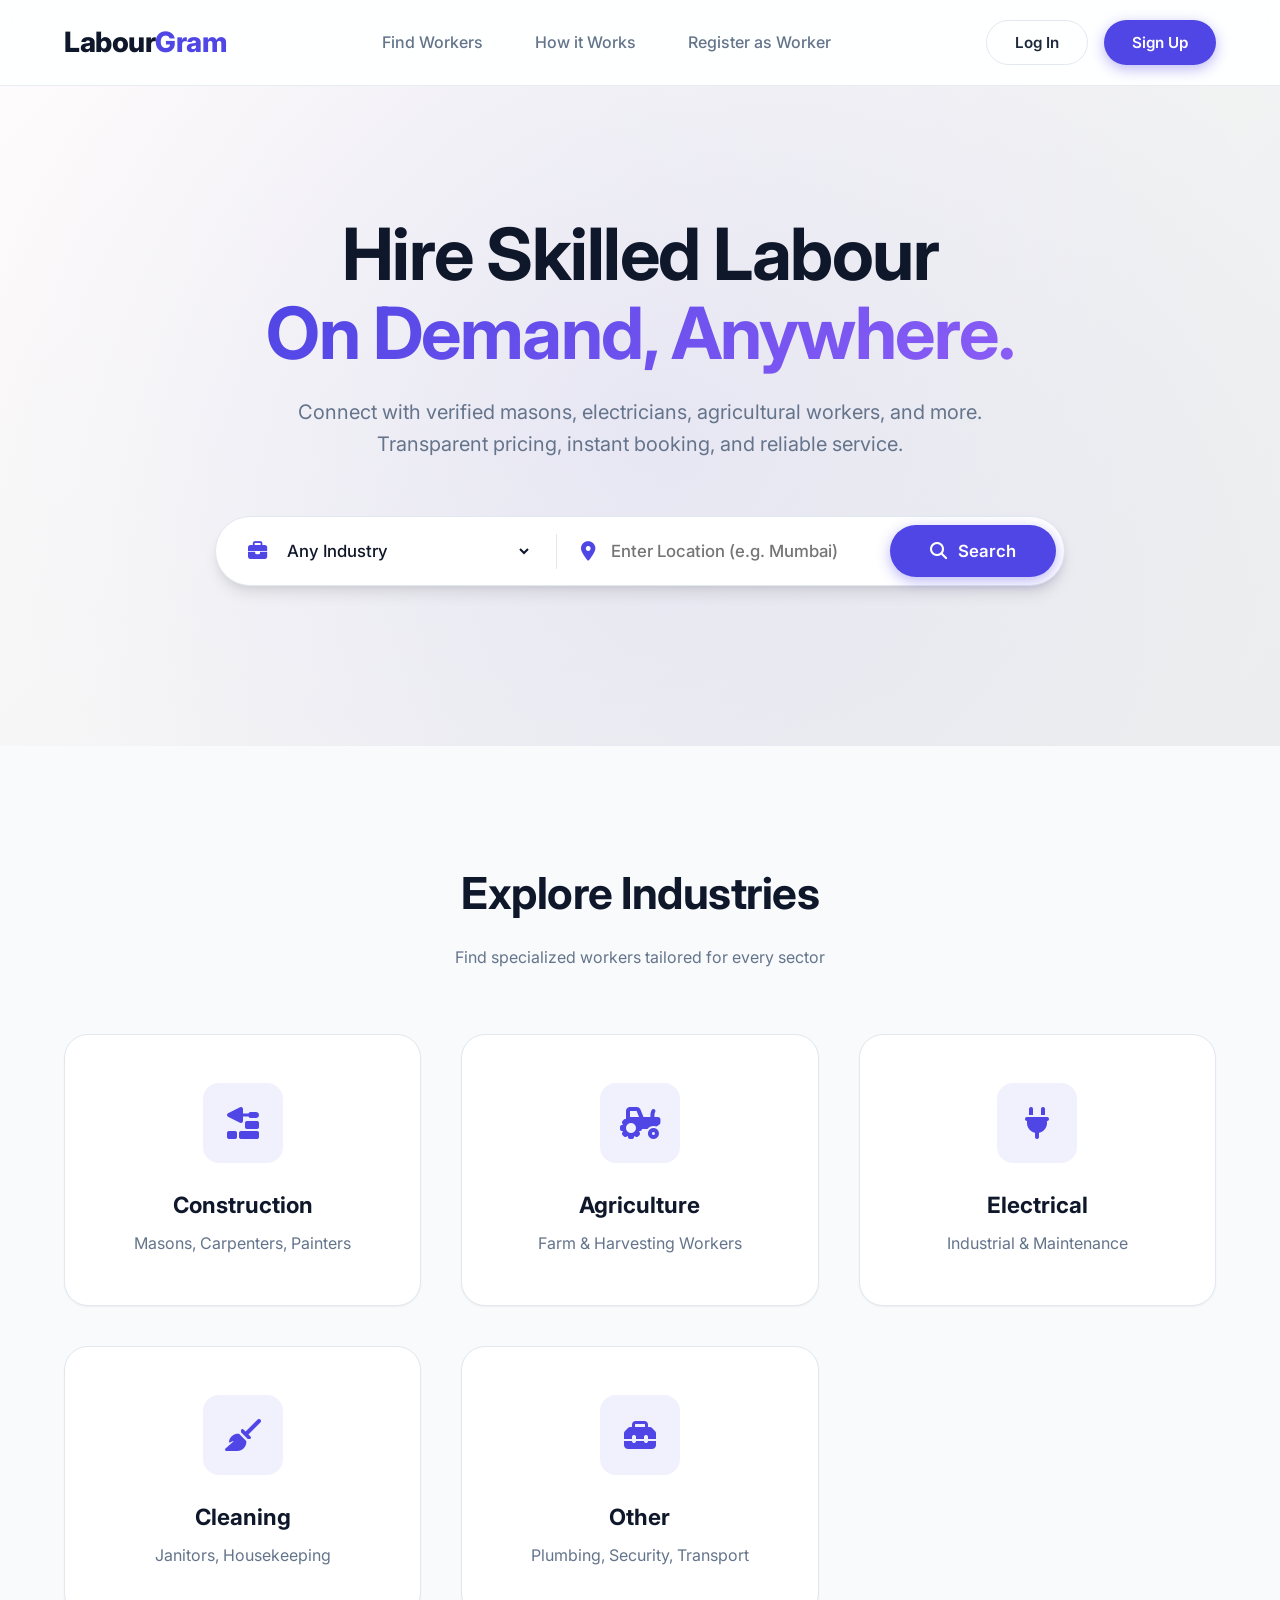
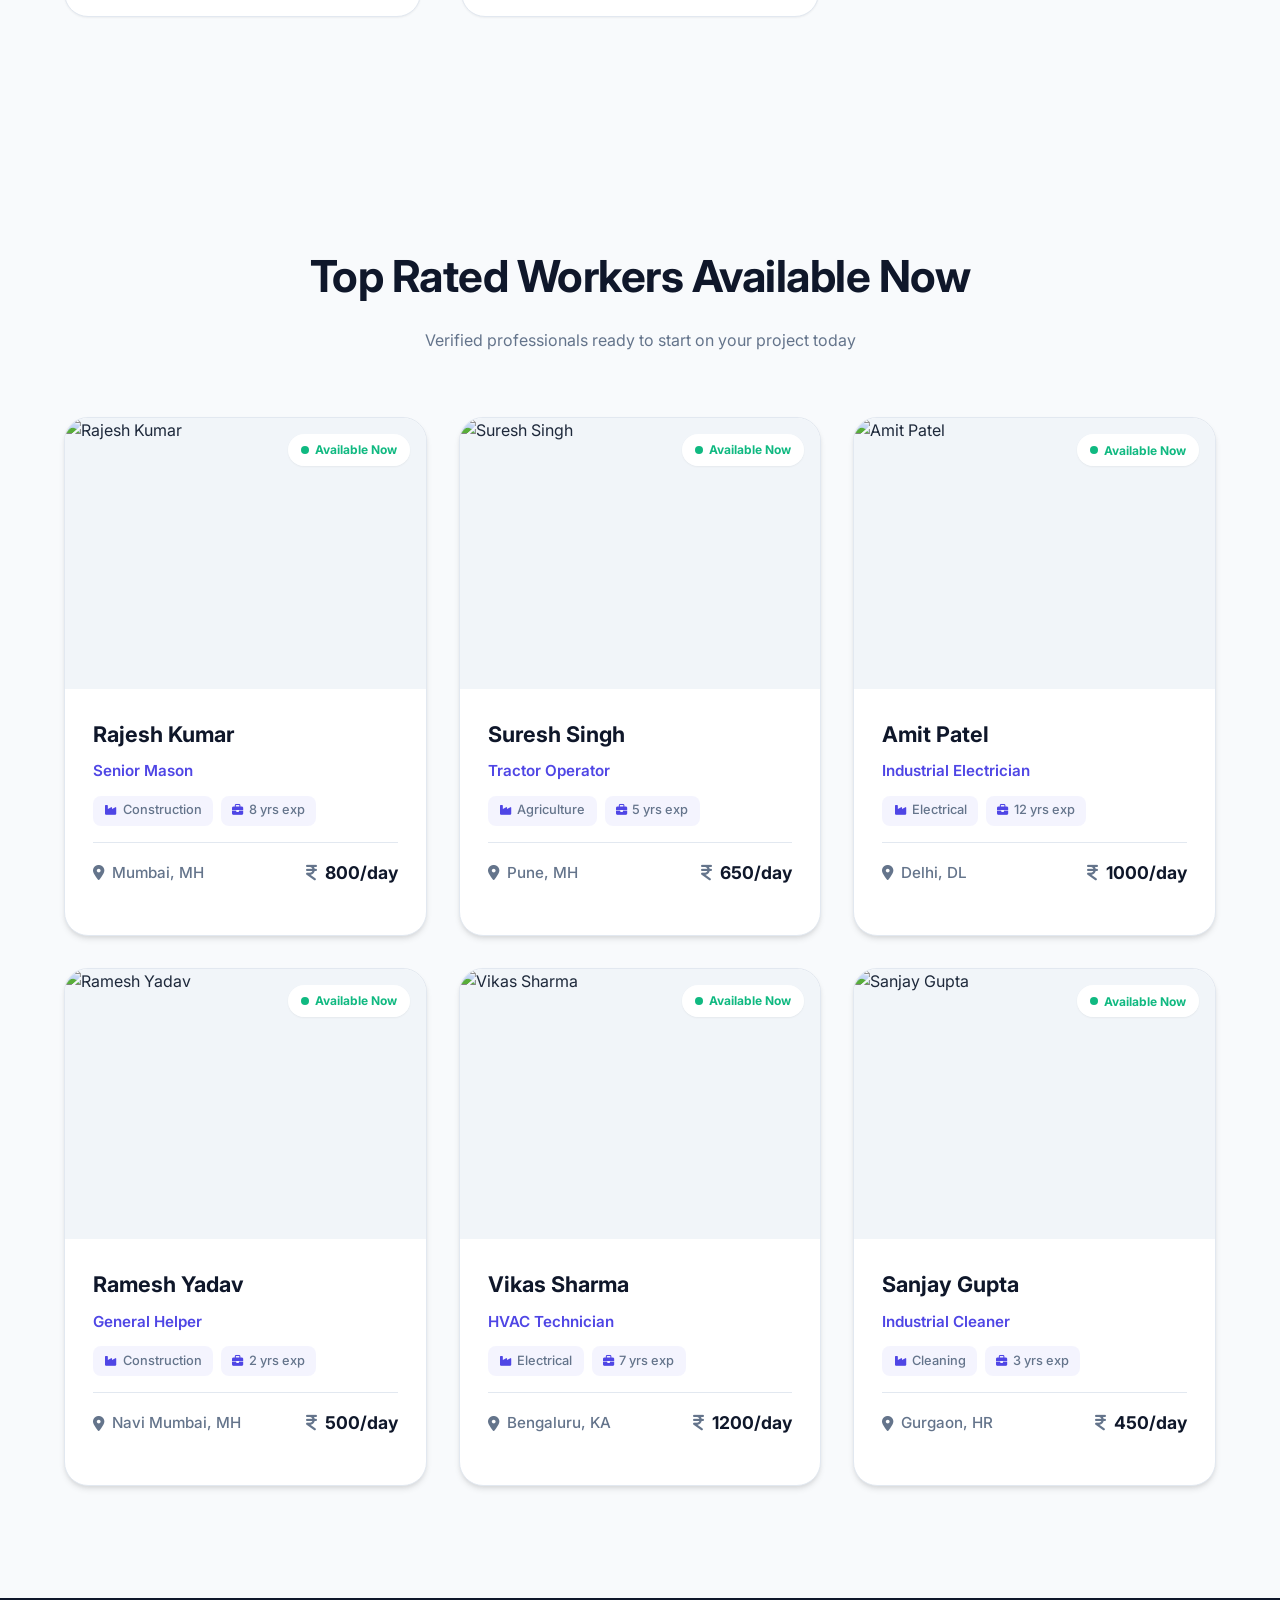
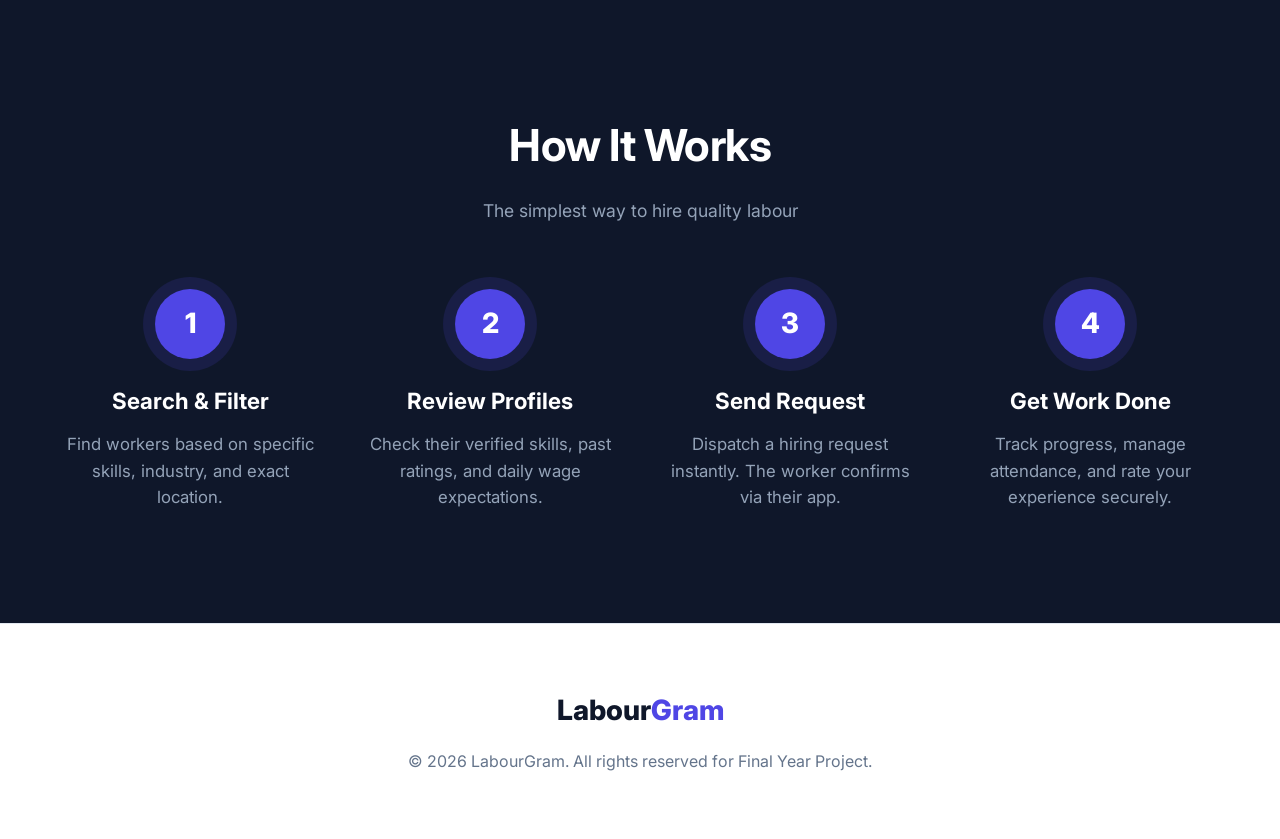
==== frontend/chat.html @ ec50943b "Initial commit" ====
<!DOCTYPE html>
<html lang="en">
<head>
    <meta charset="UTF-8">
    <meta name="viewport" content="width=device-width, initial-scale=1.0, maximum-scale=1.0, user-scalable=no">
    <title>Chat - LabourGram</title>
    <link href="https://cdnjs.cloudflare.com/ajax/libs/font-awesome/6.0.0/css/all.min.css" rel="stylesheet">
    <link rel="stylesheet" href="style.css">
    <style>
        body { margin: 0; background: var(--bg); height: 100dvh; display: flex; flex-direction: column; overflow: hidden; }
        .chat-header {
            background: white; padding: 1rem; display: flex; align-items: center; gap: 1rem;
            box-shadow: 0 2px 10px rgba(0,0,0,0.05); z-index: 10; flex-shrink: 0;
        }
        .chat-header h2 { margin: 0; font-size: 1.25rem; color: var(--text); }
        .back-btn { background: none; border: none; font-size: 1.25rem; cursor: pointer; color: var(--text-light); }
        .chat-messages {
            flex: 1; padding: 1rem; overflow-y: auto; display: flex; flex-direction: column; gap: 1rem;
            background: #f8fafc;
        }
        .chat-input-area {
            background: white; padding: 1rem; border-top: 1px solid var(--border);
            display: flex; gap: 0.5rem; flex-shrink: 0; align-items: center;
        }
        .chat-input-area input {
            flex: 1; padding: 0.85rem 1rem; border-radius: 2rem; border: 1px solid var(--border);
            outline: none; font-size: 1rem; transition: border 0.3s;
        }
        .chat-input-area input:focus { border-color: var(--primary); }
        .chat-input-area button {
            background: var(--primary); color: white; border: none; width: 45px; height: 45px;
            border-radius: 50%; cursor: pointer; display: flex; align-items: center; justify-content: center;
            font-size: 1.1rem; box-shadow: var(--shadow-sm); transition: transform 0.2s;
        }
        .chat-input-area button:active { transform: scale(0.95); }
    </style>
</head>
<body>
    <div class="chat-header">
        <button class="back-btn" onclick="window.location.href='index.html'"><i class="fa-solid fa-arrow-left"></i></button>
        <h2><i class="fa-regular fa-comments"></i> Chat</h2>
    </div>

    <div class="chat-messages" id="chatMessages">
        <p style="text-align:center; color: var(--text-light); margin: auto;">Loading chat...</p>
    </div>

    <form class="chat-input-area" id="chatForm">
        <input type="text" id="chatInput" placeholder="Message..." required autocomplete="off">
        <button type="submit"><i class="fa-solid fa-paper-plane"></i></button>
    </form>
    
    <div class="toast" id="toast"></div>

    <script src="chat.js"></script>
</body>
</html>
---- frontend/style.css ----
/* Modern, Premium Variables */
:root {
    --primary: #4F46E5;      /* Indigo 600 */
    --primary-hover: #4338CA; /* Indigo 700 */
    --secondary: #0F172A;    /* Slate 900 */
    --accent: #10B981;       /* Emerald 500 */
    --background: #F8FAFC;   /* Slate 50 */
    --surface: #FFFFFF;      
    --text-main: #1E293B;    /* Slate 800 */
    --text-light: #64748B;   /* Slate 500 */
    --border: #E2E8F0;       /* Slate 200 */
    --glass-bg: rgba(255, 255, 255, 0.85);
    --danger: #EF4444;
    --warning: #F59E0B;
    
    /* Shadows */
    --shadow-sm: 0 1px 2px 0 rgba(0, 0, 0, 0.05);
    --shadow-md: 0 4px 6px -1px rgba(0, 0, 0, 0.1), 0 2px 4px -1px rgba(0, 0, 0, 0.06);
    --shadow-lg: 0 10px 15px -3px rgba(0, 0, 0, 0.1), 0 4px 6px -2px rgba(0, 0, 0, 0.05);
    --shadow-hover: 0 20px 25px -5px rgba(0, 0, 0, 0.1), 0 10px 10px -5px rgba(0, 0, 0, 0.04);
}

* {
    margin: 0;
    padding: 0;
    box-sizing: border-box;
    font-family: 'Inter', sans-serif;
}

body {
    background-color: var(--background);
    color: var(--text-main);
    line-height: 1.6;
    overflow-x: hidden;
}

/* Typography Defaults */
h1, h2, h3 { color: var(--secondary); font-weight: 700; }
p { color: var(--text-light); }

/* Beautiful Buttons */
.btn {
    padding: 0.75rem 1.75rem;
    border-radius: 9999px;
    font-weight: 600;
    cursor: pointer;
    transition: all 0.3s ease;
    border: none;
    font-size: 0.95rem;
    display: inline-flex;
    align-items: center;
    justify-content: center;
    gap: 0.4rem;
}
.btn-primary {
    background-color: var(--primary);
    color: white;
    box-shadow: 0 4px 14px 0 rgba(79, 70, 229, 0.39);
}
.btn-primary:hover {
    background-color: var(--primary-hover);
    transform: translateY(-2px);
    box-shadow: 0 6px 20px rgba(79, 70, 229, 0.5);
}
.btn-secondary {
    background-color: transparent;
    color: var(--text-main);
    border: 1px solid var(--border);
}
.btn-secondary:hover {
    background-color: var(--background);
    border-color: var(--text-light);
}
.btn-sm { padding: 0.5rem 1rem; font-size: 0.85rem; }
.btn-full { width: 100%; padding: 1rem; font-size: 1rem; border-radius: 1rem; margin-top: 0.5rem; }
.btn-logout { color: var(--danger); border-color: rgba(239,68,68,0.3); }
.btn-logout:hover { background: rgba(239,68,68,0.05); border-color: var(--danger); }

/* Glassmorphism Navbar */
.navbar {
    display: flex;
    justify-content: space-between;
    align-items: center;
    padding: 1.25rem 5%;
    background: var(--glass-bg);
    backdrop-filter: blur(12px);
    -webkit-backdrop-filter: blur(12px);
    position: sticky;
    top: 0;
    z-index: 1000;
    border-bottom: 1px solid rgba(226, 232, 240, 0.8);
}
.logo { font-size: 1.75rem; font-weight: 800; color: var(--secondary); letter-spacing: -0.5px;}
.logo span { color: var(--primary); }
.nav-links a {
    text-decoration: none;
    color: var(--text-light);
    margin: 0 1.5rem;
    font-weight: 500;
    transition: color 0.3s;
}
.nav-links a:hover { color: var(--primary); }
.auth-buttons { display: flex; gap: 1rem; }

/* User Menu (logged in state) */
.user-menu {
    display: flex;
    align-items: center;
    gap: 1rem;
}
.user-greeting {
    font-weight: 600;
    color: var(--primary);
    font-size: 0.95rem;
}

/* Hero Section with subtle gradient mesh */
.hero {
    padding: 8rem 5% 10rem;
    text-align: center;
    background: linear-gradient(135deg, #fdfbfb 0%, #ebedee 100%);
    position: relative;
    overflow: hidden;
}
.hero::before {
    content: '';
    position: absolute;
    top: -50%; left: -20%; width: 140%; height: 200%;
    background: radial-gradient(circle, rgba(79,70,229,0.08) 0%, rgba(255,255,255,0) 60%);
    z-index: 0;
}
.hero-content {
    position: relative;
    z-index: 1;
    max-width: 900px;
    margin: 0 auto;
}
.hero h1 { 
    font-size: 4.5rem; 
    line-height: 1.1; 
    margin-bottom: 1.5rem; 
    letter-spacing: -1.5px;
}
.hero h1 span { 
    background: linear-gradient(135deg, var(--primary), #8B5CF6); 
    -webkit-background-clip: text;
    background-clip: text; 
    -webkit-text-fill-color: transparent; 
}
.hero p { 
    font-size: 1.25rem; 
    margin-bottom: 3.5rem; 
    color: var(--text-light); 
    max-width: 700px;
    margin-left: auto;
    margin-right: auto;
}

/* Floating Search Box */
.search-box {
    display: flex;
    align-items: center;
    background: var(--surface);
    padding: 0.5rem;
    border-radius: 9999px;
    box-shadow: var(--shadow-lg);
    border: 1px solid var(--border);
    max-width: 850px;
    margin: 0 auto;
    transition: transform 0.3s, box-shadow 0.3s;
}
.search-box:hover {
    box-shadow: var(--shadow-hover);
    transform: translateY(-2px);
}
.search-field {
    display: flex;
    align-items: center;
    flex: 1;
    padding: 0 1.5rem;
    gap: 1rem;
    color: var(--text-light);
}
.search-field i { color: var(--primary); font-size: 1.2rem; }
.search-field input, .search-field select {
    border: none;
    outline: none;
    font-size: 1.05rem;
    width: 100%;
    background: transparent;
    color: var(--secondary);
    font-family: inherit;
    font-weight: 500;
}
.search-field select { cursor: pointer; }
.divider { width: 1px; height: 35px; background: var(--border); }
.search-btn { padding: 1rem 2.5rem; font-size: 1.05rem; }

/* Sections Common */
section { padding: 7rem 5%; }
.section-header { text-align: center; margin-bottom: 4rem; }
.section-header h2 { font-size: 2.75rem; margin-bottom: 1rem; letter-spacing: -0.5px; }

/* Industries Grid */
.industry-grid {
    display: grid;
    grid-template-columns: repeat(auto-fit, minmax(260px, 1fr));
    gap: 2.5rem;
    max-width: 1200px;
    margin: 0 auto;
}
.industry-card {
    background: var(--surface);
    padding: 3rem 2rem;
    border-radius: 1.5rem;
    text-align: center;
    box-shadow: var(--shadow-sm);
    transition: all 0.4s cubic-bezier(0.4, 0, 0.2, 1);
    border: 1px solid var(--border);
    cursor: pointer;
    position: relative;
    overflow: hidden;
}
.industry-card::after {
    content: '';
    position: absolute;
    bottom: 0; left: 0; width: 100%; height: 4px;
    background: var(--primary);
    transform: scaleX(0);
    transition: transform 0.4s ease;
    transform-origin: bottom left;
}
.industry-card:hover {
    transform: translateY(-10px);
    box-shadow: var(--shadow-hover);
}
.industry-card:hover::after { transform: scaleX(1); }
.industry-card .icon {
    width: 80px; height: 80px;
    margin: 0 auto 1.5rem;
    background: rgba(79, 70, 229, 0.08);
    color: var(--primary);
    border-radius: 1rem; /* Squircle look */
    display: flex; align-items: center; justify-content: center;
    font-size: 2rem;
    transition: all 0.4s ease;
}
.industry-card:hover .icon { 
    background: var(--primary); 
    color: white; 
    transform: rotate(5deg) scale(1.1);
}
.industry-card h3 { font-size: 1.4rem; margin-bottom: 0.5rem; }

/* Worker Grid (Premium Cards) */
.worker-grid {
    display: grid;
    grid-template-columns: repeat(auto-fill, minmax(280px, 1fr));
    gap: 2rem;
    max-width: 1300px;
    margin: 0 auto;
}
.worker-card {
    background: var(--surface);
    border-radius: 1.5rem;
    overflow: hidden;
    box-shadow: var(--shadow-md);
    transition: all 0.4s ease;
    border: 1px solid var(--border);
    display: flex;
    flex-direction: column;
    max-width: 400px; /* Ensure it never gets too wide */
    margin: 0 auto; /* Center it if it's the only one in a wide space */
    width: 100%;
}
.worker-card:hover { 
    transform: translateY(-8px); 
    box-shadow: var(--shadow-hover); 
}
.worker-image-container {
    position: relative;
    width: 100%;
    aspect-ratio: 4/3;
    overflow: hidden;
    background: #f1f5f9;
}
.worker-image {
    width: 100%;
    height: 100%;
    object-fit: cover;
    object-position: top center; /* Focuses on the face/top of the image */
    transition: transform 0.5s ease;
}
.worker-card:hover .worker-image {
    transform: scale(1.05);
}
.status-badge {
    position: absolute;
    top: 1rem;
    right: 1rem;
    background: rgba(255, 255, 255, 0.95);
    color: var(--accent);
    padding: 0.4rem 0.8rem;
    border-radius: 2rem;
    font-size: 0.75rem;
    font-weight: 700;
    display: flex; align-items: center; gap: 0.4rem;
    box-shadow: var(--shadow-sm);
    backdrop-filter: blur(4px);
}
.status-badge::before {
    content: '';
    width: 8px; height: 8px;
    background-color: var(--accent);
    border-radius: 50%;
    display: inline-block;
}
.worker-info { padding: 1.75rem; flex: 1; display: flex; flex-direction: column; }
.worker-header { display: flex; justify-content: space-between; align-items: center; margin-bottom: 0.5rem;}
.worker-name { font-size: 1.35rem; font-weight: 700; color: var(--secondary); }
.worker-rating { display: flex; align-items: center; gap: 0.25rem; color: #F59E0B; font-weight: 600; background: #FEF3C7; padding: 0.2rem 0.6rem; border-radius: 1rem; font-size: 0.85rem;}
.worker-role { color: var(--primary); font-weight: 600; font-size: 0.95rem; margin-bottom: 0.75rem; }

.worker-meta {
    display: flex;
    gap: 0.5rem;
    flex-wrap: wrap;
    margin-bottom: 1rem;
}
.worker-tag {
    background: rgba(79, 70, 229, 0.06);
    color: var(--text-light);
    padding: 0.3rem 0.7rem;
    border-radius: 0.5rem;
    font-size: 0.8rem;
    font-weight: 500;
    display: inline-flex;
    align-items: center;
    gap: 0.35rem;
}
.worker-tag i { font-size: 0.7rem; color: var(--primary); }

.worker-details { display: flex; justify-content: space-between; margin-bottom: 1.25rem; font-size: 0.95rem; color: var(--text-light); border-top: 1px solid var(--border); padding-top: 1rem;}
.worker-details div { display: flex; align-items: center; gap: 0.5rem; font-weight: 500;}
.worker-details i { color: var(--text-light); }
.wage { color: var(--secondary) !important; font-weight: 700 !important; font-size: 1.1rem !important;}
.hire-btn { width: 100%; margin-top: auto; border-radius: 1rem; padding: 0.75rem;}

/* No Workers Message */
.no-workers {
    text-align: center;
    padding: 4rem 2rem;
    color: var(--text-light);
}
.no-workers i { font-size: 3rem; margin-bottom: 1rem; color: var(--border); }
.no-workers h3 { color: var(--text-main); margin-bottom: 0.5rem; }
.no-workers a { color: var(--primary); text-decoration: none; font-weight: 600; }

/* How it Works Section (Dark Mode) */
.how-it-works { 
    background: var(--secondary); 
    color: white; 
    position: relative;
}
.how-it-works .section-header h2 { color: white; }
.steps-grid {
    display: grid;
    grid-template-columns: repeat(auto-fit, minmax(220px, 1fr));
    gap: 3rem;
    text-align: center;
    max-width: 1200px;
    margin: 0 auto;
    position: relative;
}
.step {
    position: relative;
    z-index: 2;
}
.step-number {
    width: 70px; height: 70px;
    background: var(--primary);
    color: white;
    font-size: 1.75rem; font-weight: 800;
    display: flex; align-items: center; justify-content: center;
    border-radius: 50%;
    margin: 0 auto 1.5rem;
    box-shadow: 0 0 0 12px rgba(79, 70, 229, 0.15);
    transition: all 0.3s ease;
}
.step:hover .step-number {
    transform: scale(1.1);
    background: var(--accent);
    box-shadow: 0 0 0 12px rgba(16, 185, 129, 0.15);
}
.step h3 { color: white; font-size: 1.4rem; margin-bottom: 0.75rem; }
.step p { color: #94A3B8; font-size: 1.05rem; }

/* Footer */
footer { padding: 4rem 5%; text-align: center; border-top: 1px solid var(--border); background: var(--surface); }
.footer-brand { font-size: 1.75rem; font-weight: 800; margin-bottom: 1rem; color: var(--secondary);}
.footer-brand span { color: var(--primary); }

/* ================================
   MODAL SYSTEM
   ================================ */
.modal-overlay {
    position: fixed;
    top: 0; left: 0; width: 100%; height: 100%;
    background: rgba(15, 23, 42, 0.5);
    backdrop-filter: blur(4px);
    -webkit-backdrop-filter: blur(4px);
    display: flex;
    align-items: center;
    justify-content: center;
    z-index: 2000;
    opacity: 0;
    pointer-events: none;
    transition: opacity 0.3s ease;
}
.modal-overlay.active {
    opacity: 1;
    pointer-events: all;
}
.modal {
    background: var(--surface);
    border-radius: 1.5rem;
    padding: 3rem;
    width: 90%;
    max-width: 480px;
    position: relative;
    box-shadow: 0 25px 50px -12px rgba(0,0,0,0.25);
    transform: translateY(20px);
    transition: transform 0.3s ease;
    max-height: 90vh;
    overflow-y: auto;
}
.modal-overlay.active .modal {
    transform: translateY(0);
}
.modal-wide { max-width: 640px; }
.modal-close {
    position: absolute;
    top: 1.25rem; right: 1.25rem;
    background: none; border: none;
    font-size: 1.75rem; color: var(--text-light);
    cursor: pointer;
    line-height: 1;
    transition: color 0.2s;
}
.modal-close:hover { color: var(--text-main); }
.modal h2 { font-size: 1.75rem; margin-bottom: 0.25rem; }
.modal-subtitle { color: var(--text-light); margin-bottom: 2rem; font-size: 0.95rem; }

/* Form Styles */
.form-group {
    margin-bottom: 1.25rem;
}
.form-group label {
    display: block;
    font-weight: 600;
    font-size: 0.875rem;
    margin-bottom: 0.5rem;
    color: var(--text-main);
}
.form-group input,
.form-group select,
.form-group textarea {
    width: 100%;
    padding: 0.875rem 1rem;
    border: 1.5px solid var(--border);
    border-radius: 0.75rem;
    font-size: 1rem;
    font-family: inherit;
    color: var(--text-main);
    background: var(--background);
    transition: border-color 0.2s, box-shadow 0.2s;
    outline: none;
}
.form-group input:focus,
.form-group select:focus,
.form-group textarea:focus {
    border-color: var(--primary);
    box-shadow: 0 0 0 3px rgba(79, 70, 229, 0.1);
}
.form-group textarea { resize: vertical; }

.form-error {
    color: var(--danger);
    font-size: 0.85rem;
    font-weight: 500;
    min-height: 1.25rem;
    margin-bottom: 0.5rem;
}

.modal-footer-text {
    text-align: center;
    margin-top: 1.5rem;
    font-size: 0.9rem;
    color: var(--text-light);
}
.modal-footer-text a {
    color: var(--primary);
    font-weight: 600;
    text-decoration: none;
}

/* ================================
   REQUESTS LIST
   ================================ */
.requests-list {
    margin-top: 1.5rem;
    max-height: 60vh;
    overflow-y: auto;
}
.request-card {
    background: var(--background);
    border: 1px solid var(--border);
    border-radius: 1rem;
    padding: 1.25rem 1.5rem;
    margin-bottom: 1rem;
    transition: box-shadow 0.2s;
}
.request-card:hover { box-shadow: var(--shadow-md); }
.request-header {
    display: flex;
    justify-content: space-between;
    align-items: center;
    margin-bottom: 0.75rem;
}
.request-status {
    padding: 0.25rem 0.75rem;
    border-radius: 2rem;
    font-size: 0.75rem;
    font-weight: 700;
    text-transform: uppercase;
    letter-spacing: 0.5px;
}
.status-pending { background: #FEF3C7; color: #92400E; }
.status-accepted { background: #D1FAE5; color: #065F46; }
.status-declined { background: #FEE2E2; color: #991B1B; }
.status-completed { background: #DBEAFE; color: #1E40AF; }
.status-cancelled { background: #F1F5F9; color: #475569; }
.request-date { font-size: 0.8rem; color: var(--text-light); }
.request-desc { color: var(--text-main); font-size: 0.95rem; margin-bottom: 0.75rem; line-height: 1.5; }
.request-details {
    display: flex;
    gap: 1.5rem;
    font-size: 0.85rem;
    color: var(--text-light);
    margin-bottom: 1rem;
}
.request-details i { margin-right: 0.3rem; color: var(--primary); }
.request-actions {
    display: flex;
    gap: 0.75rem;
    border-top: 1px solid var(--border);
    padding-top: 1rem;
}

.empty-state {
    text-align: center;
    padding: 3rem;
    color: var(--text-light);
}
.empty-state i { font-size: 2.5rem; margin-bottom: 1rem; color: var(--border); }

/* ================================
   TOAST NOTIFICATIONS
   ================================ */
.toast {
    position: fixed;
    bottom: 2rem;
    left: 50%;
    transform: translateX(-50%) translateY(100px);
    padding: 1rem 2rem;
    border-radius: 1rem;
    font-weight: 600;
    font-size: 0.95rem;
    z-index: 3000;
    box-shadow: var(--shadow-lg);
    transition: transform 0.4s cubic-bezier(0.16, 1, 0.3, 1), opacity 0.4s;
    opacity: 0;
    pointer-events: none;
}
.toast-visible {
    transform: translateX(-50%) translateY(0);
    opacity: 1;
}
.toast-success { background: #065F46; color: white; }
.toast-error   { background: #991B1B; color: white; }
.toast-warning { background: #92400E; color: white; }
.toast-info    { background: var(--secondary); color: white; }

/* ================================
   RESPONSIVE ADJUSTMENTS
   ================================ */
@media (max-width: 900px) {
    .search-box { flex-direction: column; border-radius: 1.5rem; padding: 1.5rem; }
    .divider { width: 100%; height: 1px; margin: 1rem 0; }
    .search-btn { width: 100%; margin-top: 1rem; border-radius: 1rem; }
    .hero h1 { font-size: 3rem; }
    .nav-links { display: none; }
    .user-menu { gap: 0.5rem; }
    .user-greeting { display: none; }
    .modal { padding: 2rem; width: 95%; }
}

/* Chat UI */
.chat-container {
    height: 350px;
    overflow-y: auto;
    background: #f8fafc;
    border-radius: 1rem;
    padding: 1rem;
    display: flex;
    flex-direction: column;
    gap: 0.75rem;
    border: 1px solid var(--border);
}
.chat-message {
    max-width: 80%;
    padding: 0.75rem 1rem;
    border-radius: 1rem;
    font-size: 0.95rem;
    line-height: 1.4;
    word-wrap: break-word;
}
.chat-message .meta {
    font-size: 0.7rem;
    opacity: 0.7;
    margin-bottom: 0.25rem;
    display: block;
}
.chat-message.sent {
    background: var(--primary);
    color: white;
    align-self: flex-end;
    border-bottom-right-radius: 0.25rem;
}
.chat-message.received {
    background: white;
    color: var(--text);
    border: 1px solid var(--border);
    align-self: flex-start;
    border-bottom-left-radius: 0.25rem;
}

/* Badge Notifications */
.badge {
    background: #ef4444;
    color: white;
    border-radius: 50%;
    padding: 0.15rem 0.4rem;
    font-size: 0.75rem;
    font-weight: bold;
    margin-left: 0.5rem;
    display: inline-block;
}
.badge.hidden { display: none; }
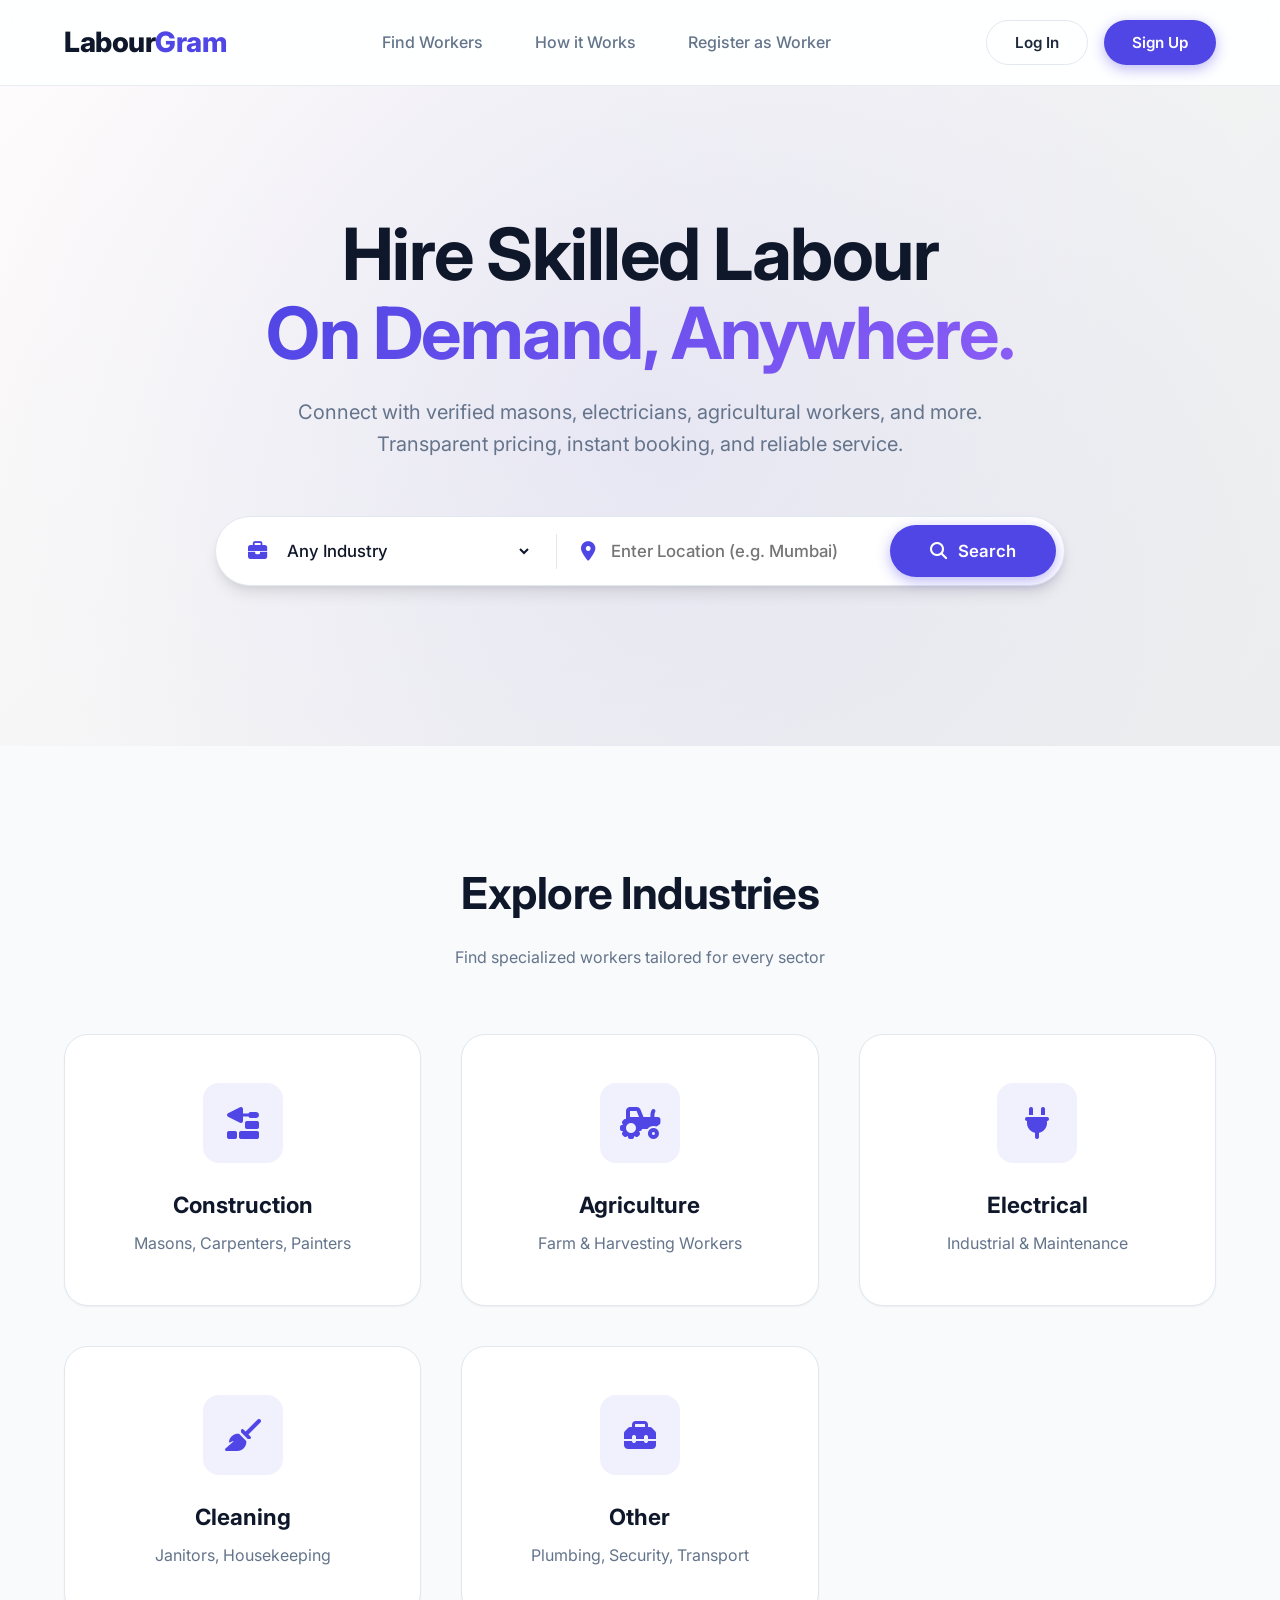
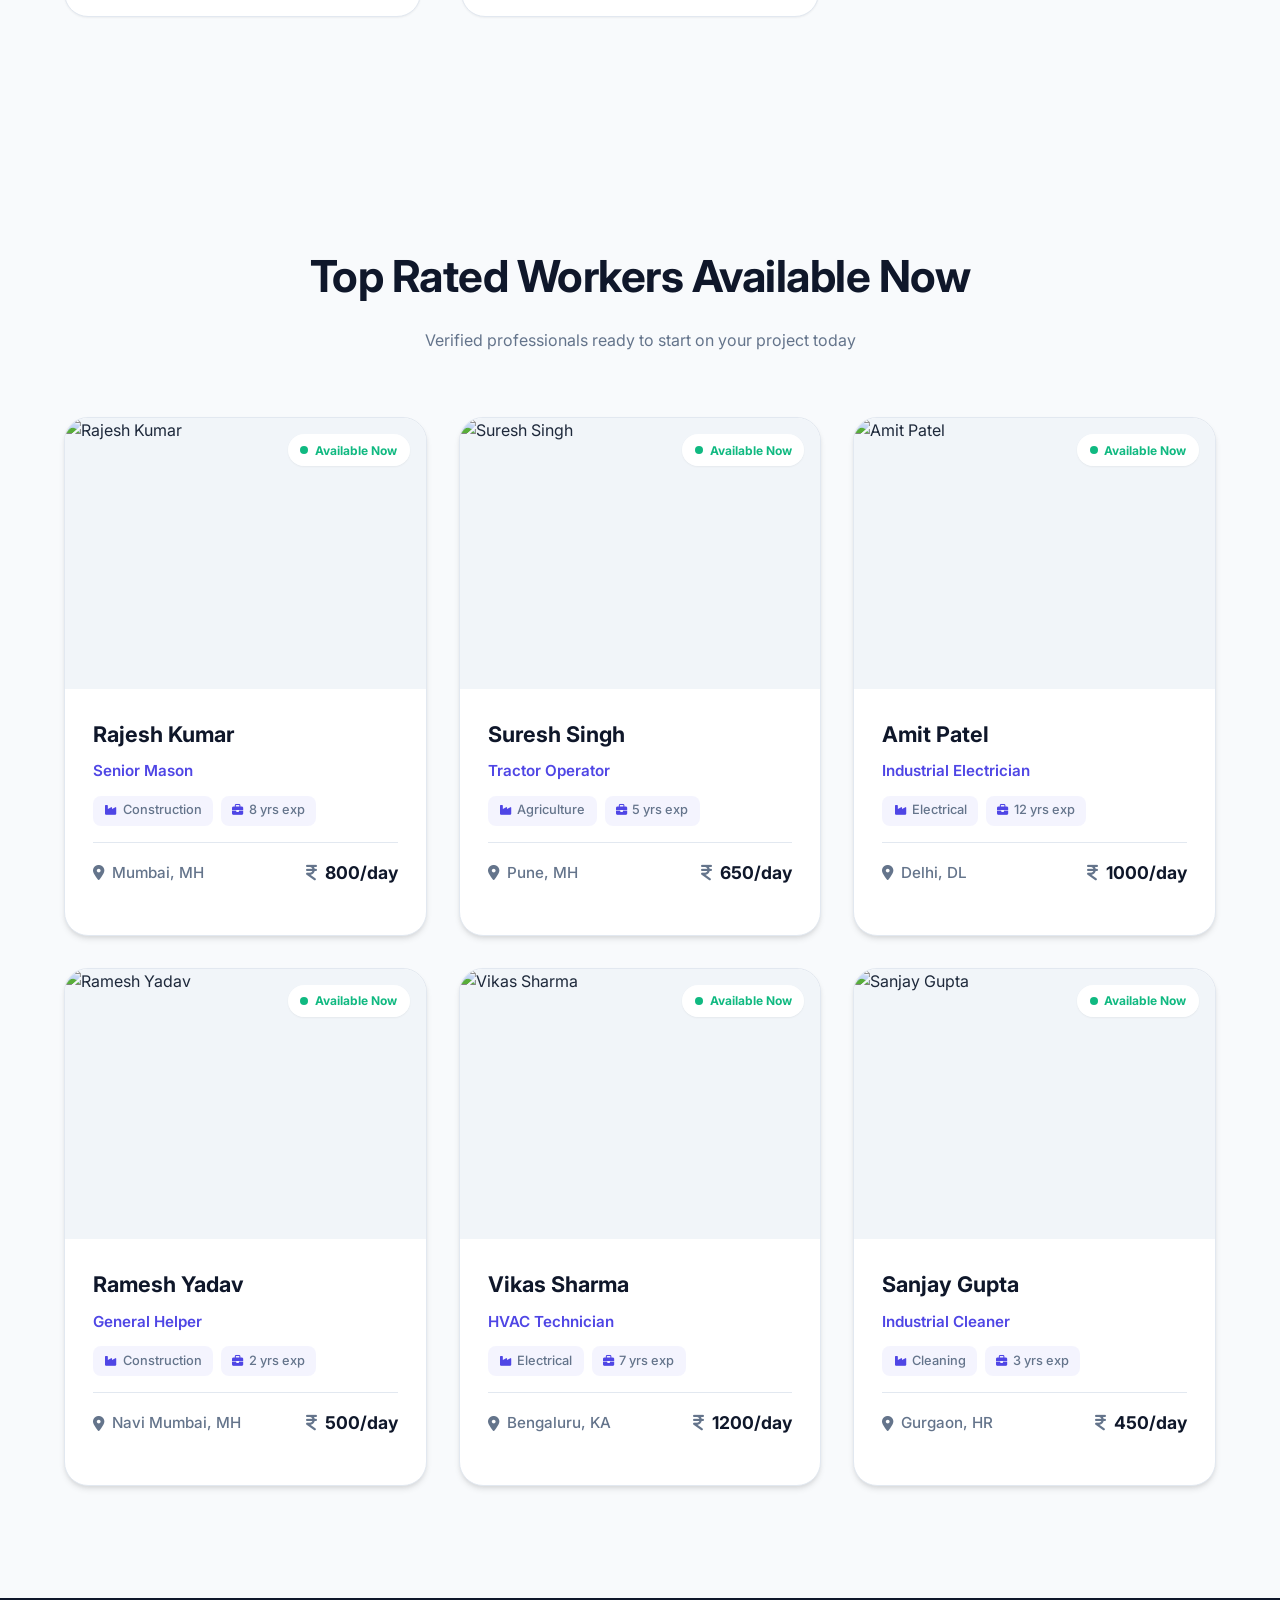
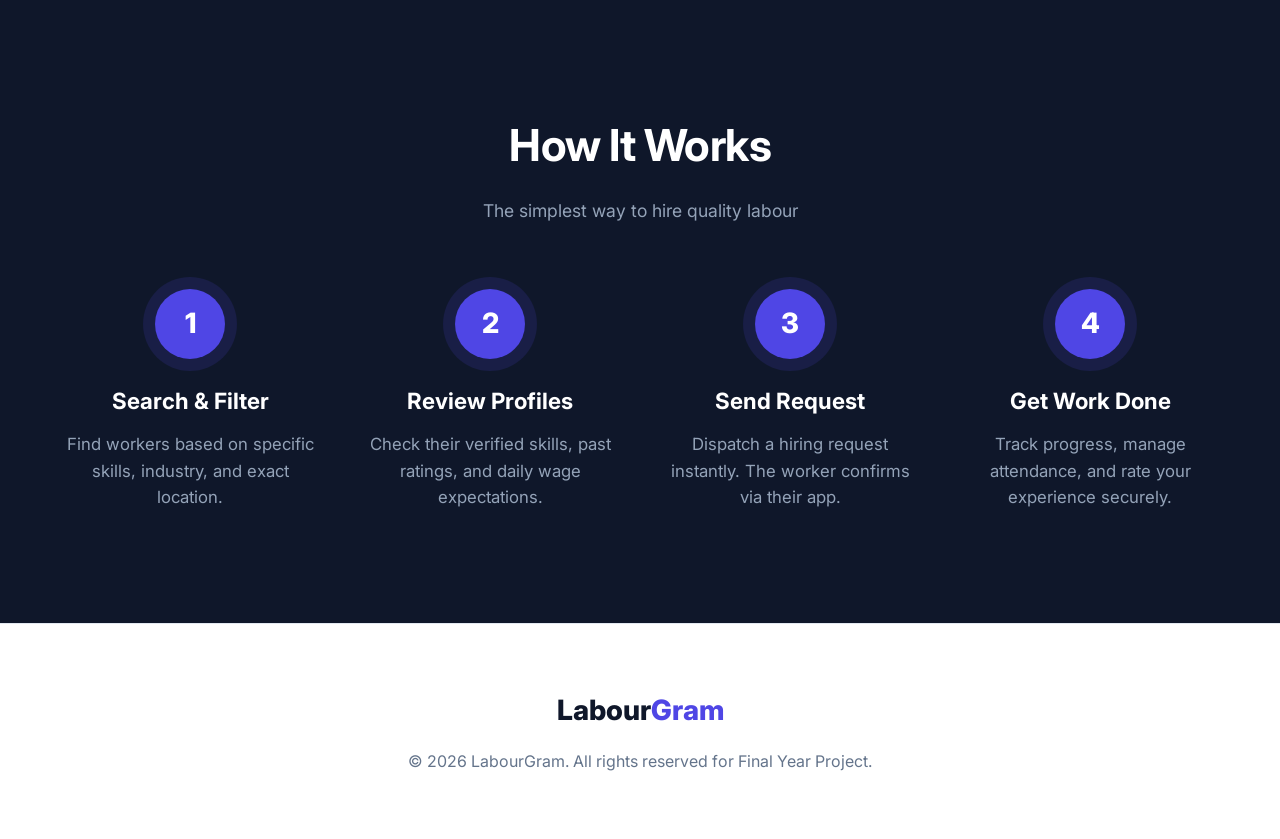
==== commit 61a016c2: "fix: cache bust scripts" ====
--- a/frontend/chat.html
+++ b/frontend/chat.html
@@ -52,6 +52,6 @@
     
     <div class="toast" id="toast"></div>
 
-    <script src="chat.js"></script>
+    <script src="chat.js?v=2"></script>
 </body>
 </html>
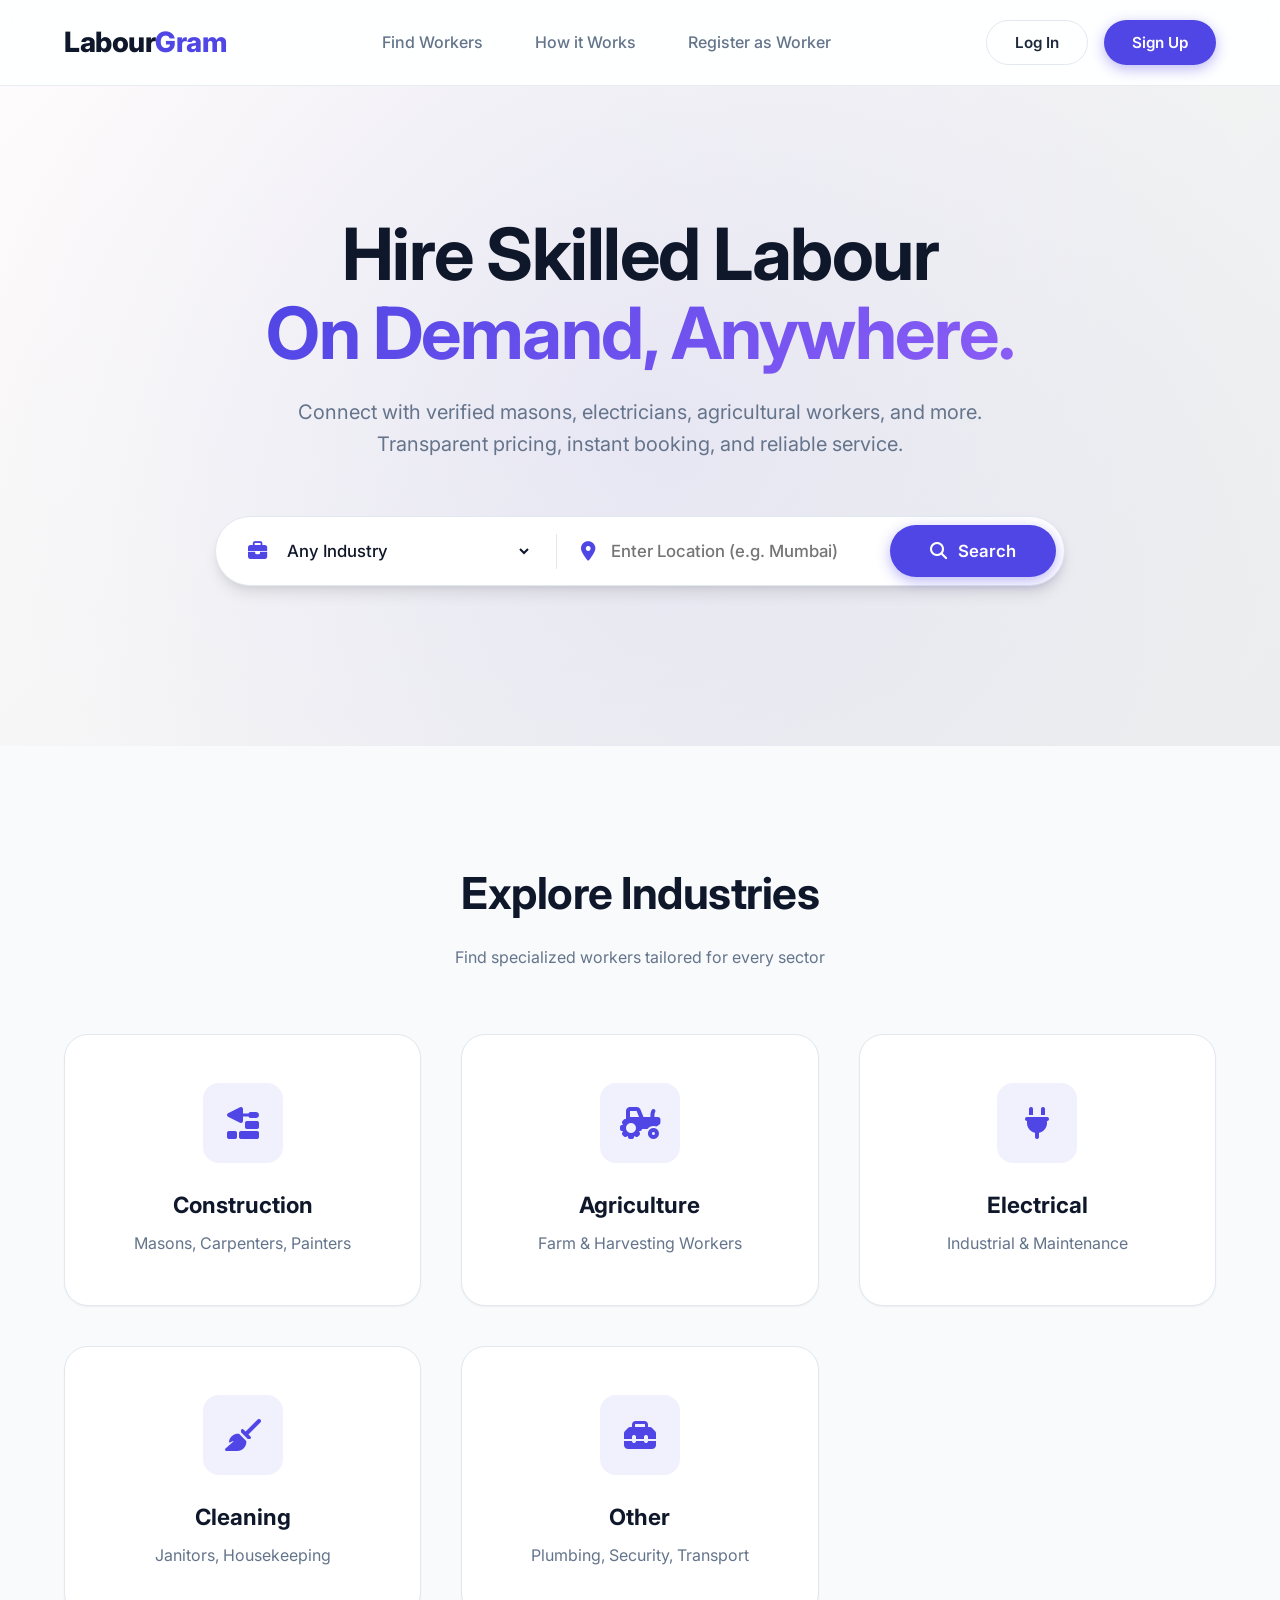
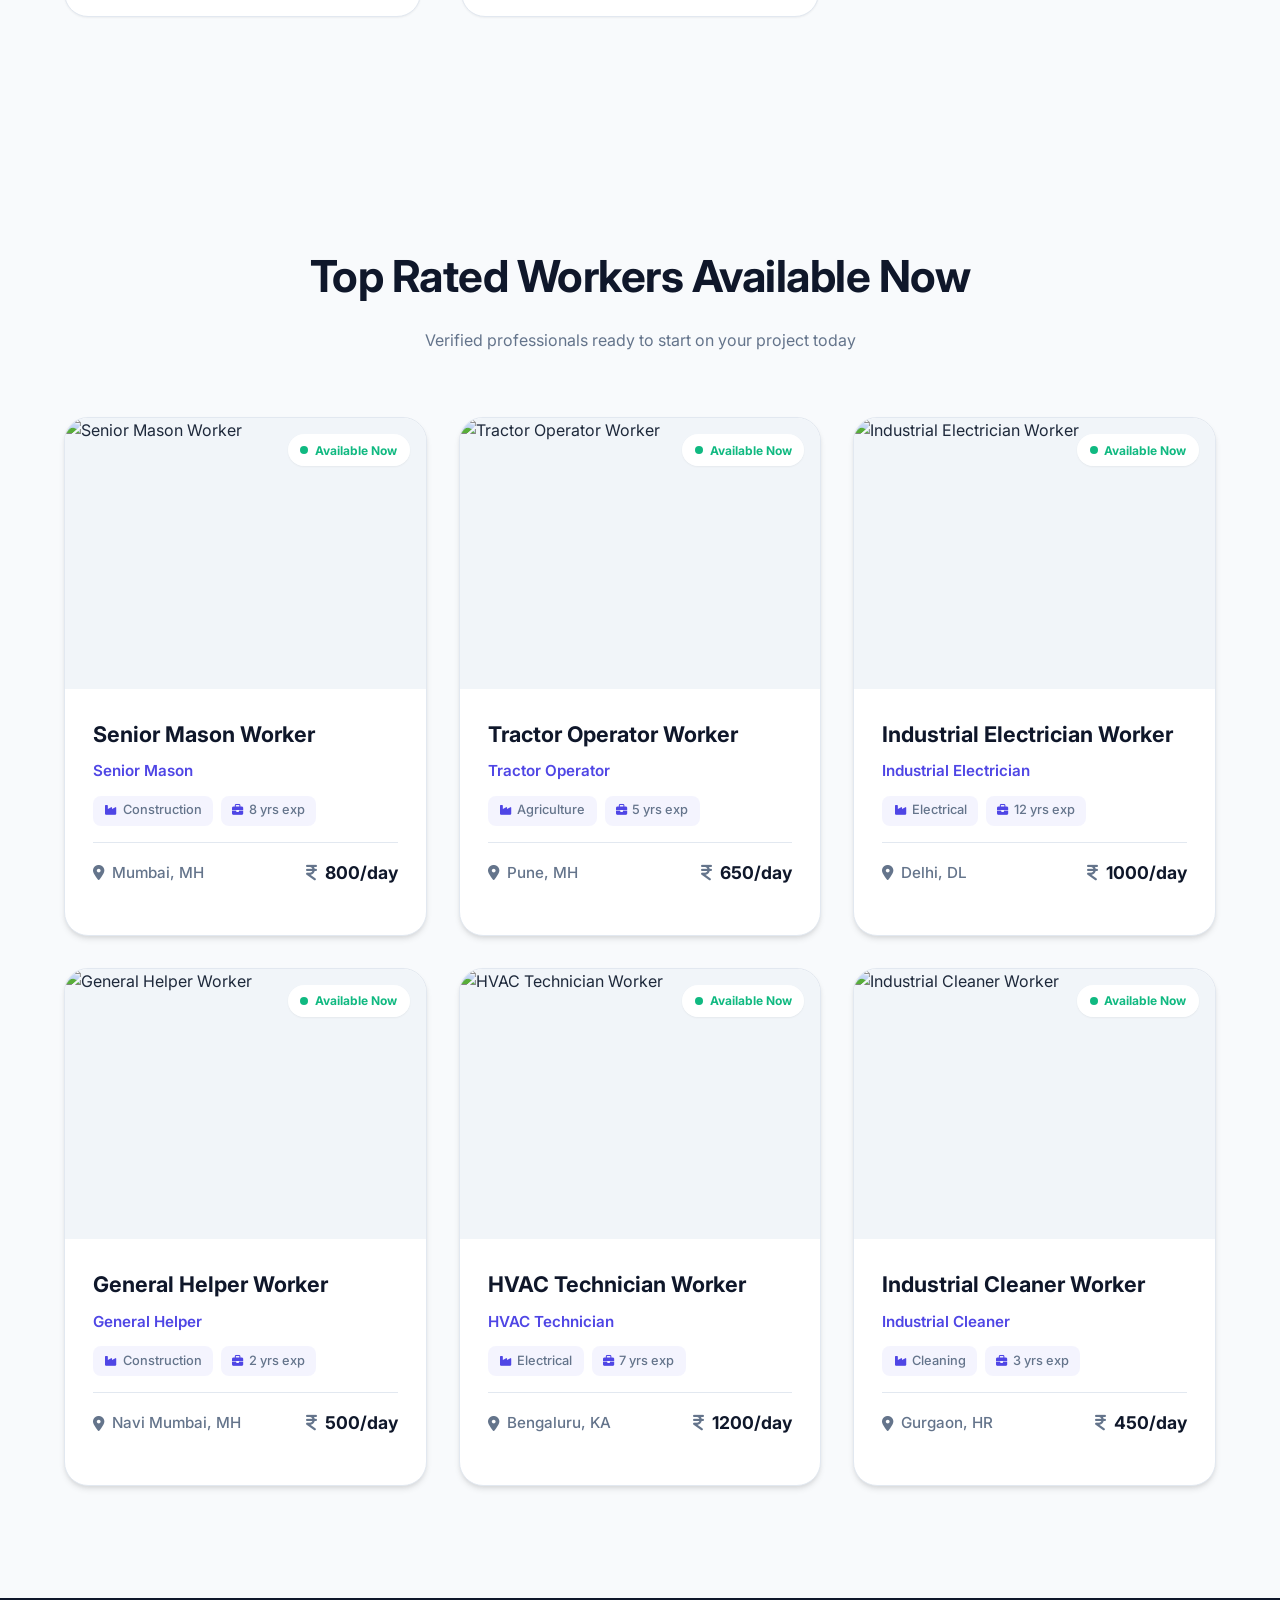
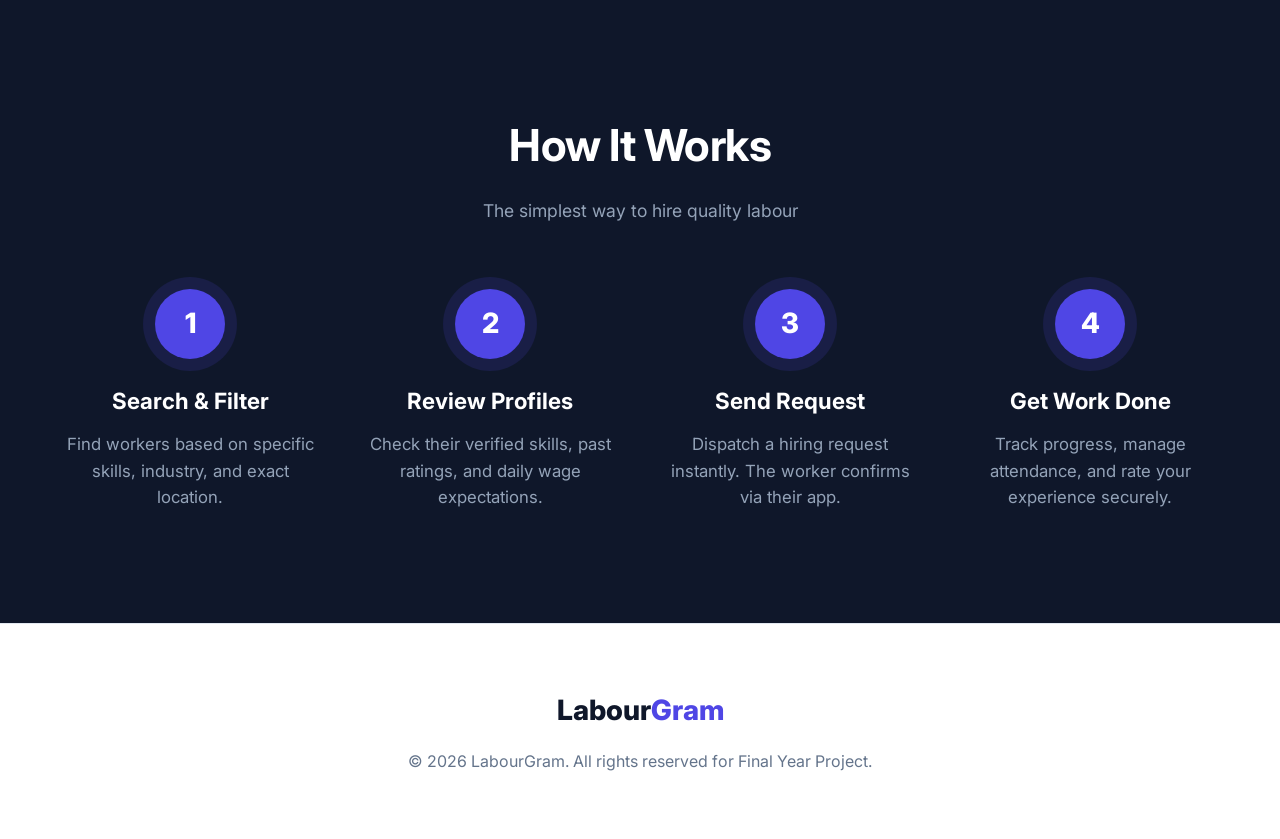
==== commit 77916d2d: "fix: updated agency portfolio to use image upload grid like individual workers, and force cache bust" ====
--- a/frontend/chat.html
+++ b/frontend/chat.html
@@ -52,6 +52,6 @@
     
     <div class="toast" id="toast"></div>
 
-    <script src="chat.js?v=2"></script>
+    <script src="chat.js?v=3"></script>
 </body>
 </html>
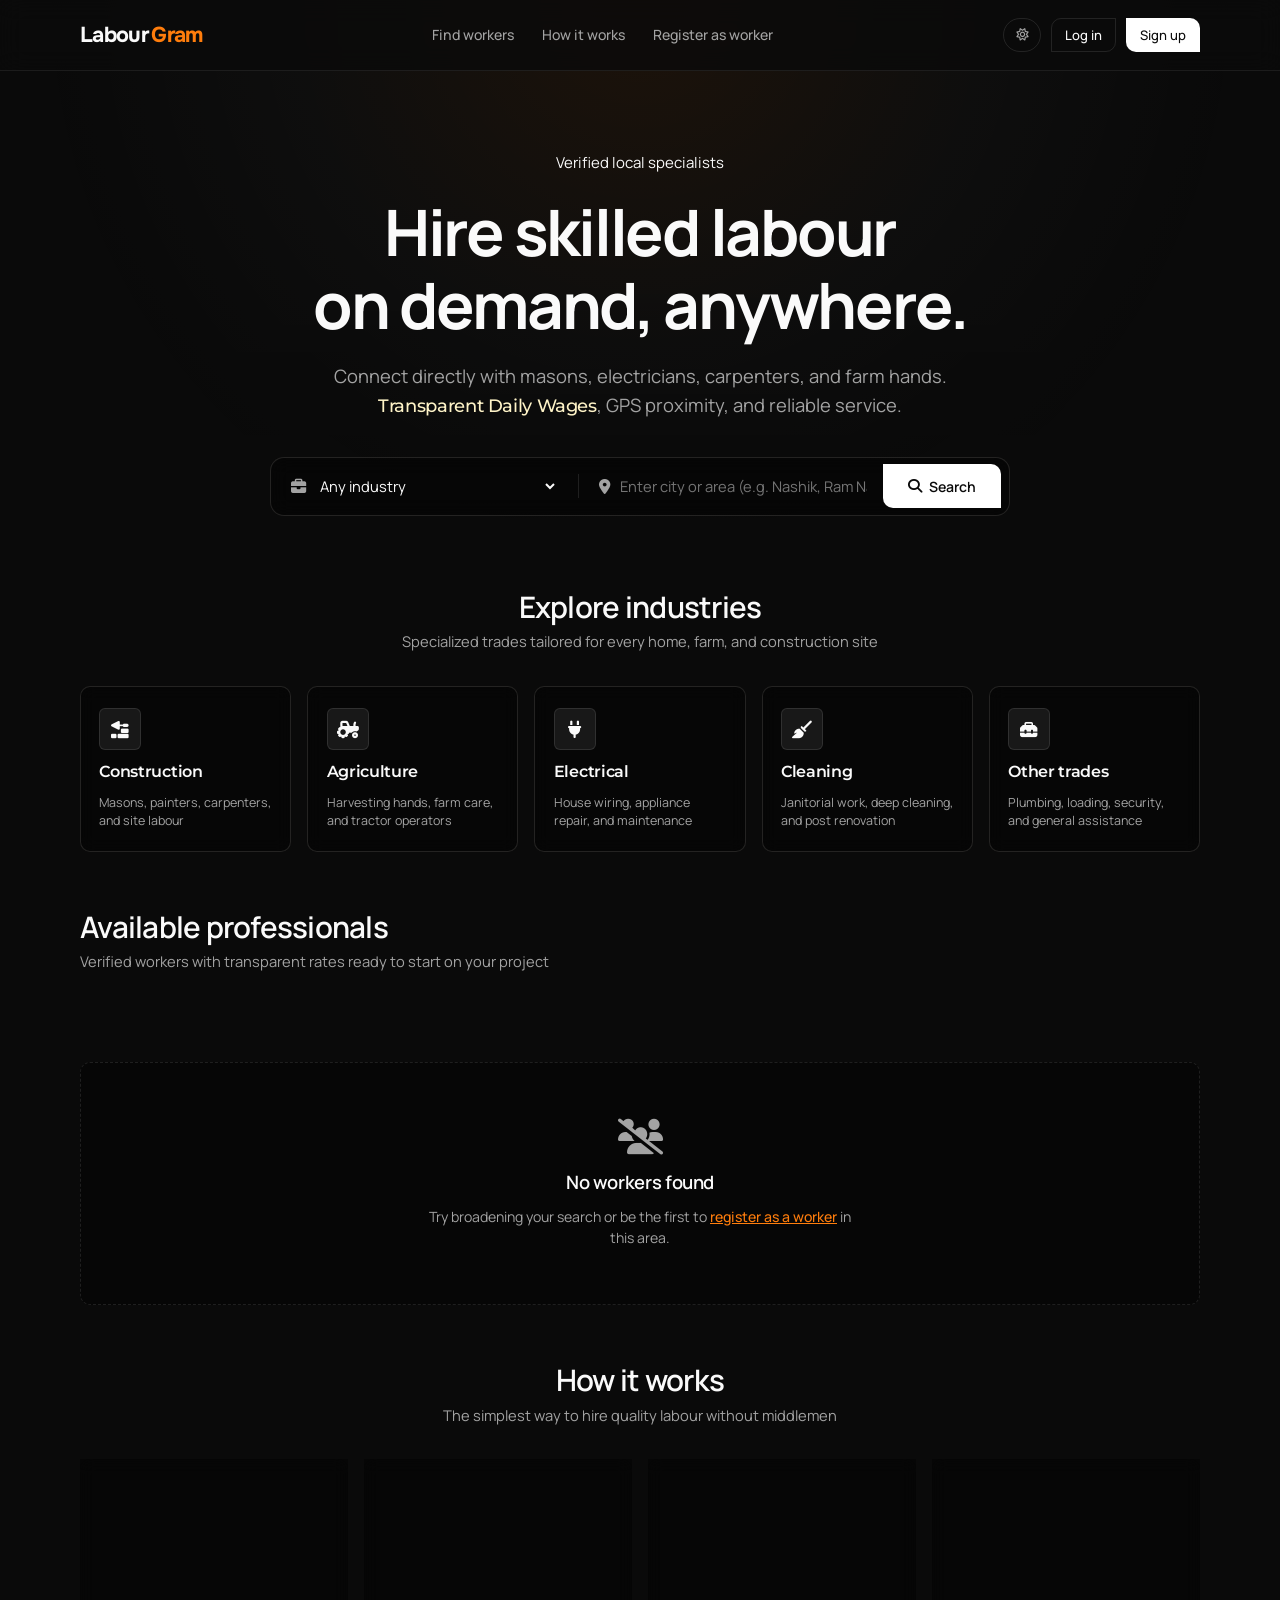
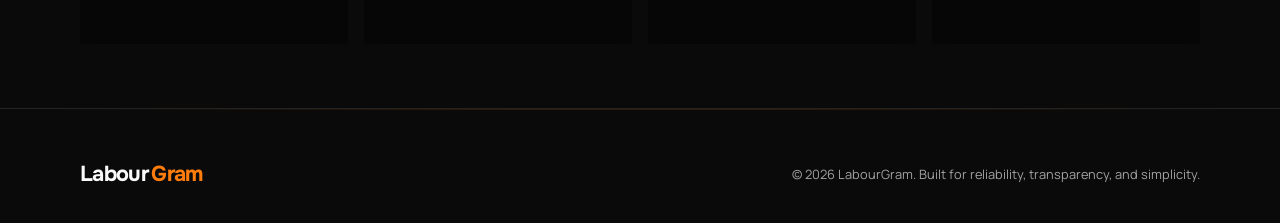
==== commit 7e3e64dd: "feat(ui): overhaul frontend with ChaiUI design system, dual themes, and responsive layouts" ====
--- a/frontend/chat.html
+++ b/frontend/chat.html
@@ -1,57 +1,61 @@
 <!DOCTYPE html>
-<html lang="en">
+<html lang="en" class="dark">
 <head>
     <meta charset="UTF-8">
     <meta name="viewport" content="width=device-width, initial-scale=1.0, maximum-scale=1.0, user-scalable=no">
     <title>Chat - LabourGram</title>
-    <link href="https://cdnjs.cloudflare.com/ajax/libs/font-awesome/6.0.0/css/all.min.css" rel="stylesheet">
-    <link rel="stylesheet" href="style.css">
-    <style>
-        body { margin: 0; background: var(--bg); height: 100dvh; display: flex; flex-direction: column; overflow: hidden; }
-        .chat-header {
-            background: white; padding: 1rem; display: flex; align-items: center; gap: 1rem;
-            box-shadow: 0 2px 10px rgba(0,0,0,0.05); z-index: 10; flex-shrink: 0;
-        }
-        .chat-header h2 { margin: 0; font-size: 1.25rem; color: var(--text); }
-        .back-btn { background: none; border: none; font-size: 1.25rem; cursor: pointer; color: var(--text-light); }
-        .chat-messages {
-            flex: 1; padding: 1rem; overflow-y: auto; display: flex; flex-direction: column; gap: 1rem;
-            background: #f8fafc;
-        }
-        .chat-input-area {
-            background: white; padding: 1rem; border-top: 1px solid var(--border);
-            display: flex; gap: 0.5rem; flex-shrink: 0; align-items: center;
-        }
-        .chat-input-area input {
-            flex: 1; padding: 0.85rem 1rem; border-radius: 2rem; border: 1px solid var(--border);
-            outline: none; font-size: 1rem; transition: border 0.3s;
-        }
-        .chat-input-area input:focus { border-color: var(--primary); }
-        .chat-input-area button {
-            background: var(--primary); color: white; border: none; width: 45px; height: 45px;
-            border-radius: 50%; cursor: pointer; display: flex; align-items: center; justify-content: center;
-            font-size: 1.1rem; box-shadow: var(--shadow-sm); transition: transform 0.2s;
-        }
-        .chat-input-area button:active { transform: scale(0.95); }
-    </style>
+    <link rel="stylesheet" href="style.css?v=20">
+    <link rel="stylesheet" href="https://cdnjs.cloudflare.com/ajax/libs/font-awesome/6.4.0/css/all.min.css">
+    <script src="theme.js"></script>
 </head>
-<body>
-    <div class="chat-header">
-        <button class="back-btn" onclick="window.location.href='index.html'"><i class="fa-solid fa-arrow-left"></i></button>
-        <h2><i class="fa-regular fa-comments"></i> Chat</h2>
-    </div>
+<body class="chat-page-layout">
+    <div class="chai-backdrop"></div>
 
-    <div class="chat-messages" id="chatMessages">
-        <p style="text-align:center; color: var(--text-light); margin: auto;">Loading chat...</p>
-    </div>
+    <header class="chat-header">
+        <div class="chat-header-title">
+            <button type="button" class="btn btn-ghost btn-sm" onclick="if(window.history.length > 1){ window.history.back(); } else { window.location.href='dashboard.html'; }" aria-label="Go back">
+                <i class="fa-solid fa-arrow-left"></i>
+            </button>
+            <div class="chat-header-user">
+                <div class="chat-user-avatar" id="chatParticipantAvatar">
+                    <i class="fa-regular fa-user"></i>
+                </div>
+                <div class="chat-user-meta">
+                    <h2 id="chatParticipantName">Loading conversation...</h2>
+                    <span id="chatParticipantRole">Connecting</span>
+                </div>
+            </div>
+        </div>
+
+        <div style="display:flex; align-items:center; gap:0.5rem;">
+            <a href="#" target="_blank" rel="noopener" id="chatLocationBtn" class="btn-map-link" style="display:none;" title="View participant location on Google Maps">
+                <i class="fa-solid fa-location-dot"></i> Maps
+            </a>
+            <button type="button" class="theme-toggle-btn" onclick="toggleTheme()" aria-label="Toggle theme" title="Toggle theme">
+                <i class="fa-regular fa-sun"></i>
+            </button>
+            <a href="dashboard.html" class="btn btn-secondary btn-sm">
+                Dashboard
+            </a>
+        </div>
+    </header>
+
+    <!-- Job Summary Strip -->
+    <div class="chat-job-banner" id="chatJobBanner" style="display:none;"></div>
+
+    <main class="chat-messages" id="chatMessages">
+        <p style="text-align:center; color:var(--muted-foreground); margin:auto; font-size:0.9rem;">Connecting to chat...</p>
+    </main>
 
     <form class="chat-input-area" id="chatForm">
-        <input type="text" id="chatInput" placeholder="Message..." required autocomplete="off">
-        <button type="submit"><i class="fa-solid fa-paper-plane"></i></button>
+        <input type="text" id="chatInput" placeholder="Write a message..." required autocomplete="off">
+        <button type="submit" class="chat-send-btn" aria-label="Send message">
+            <i class="fa-solid fa-paper-plane"></i>
+        </button>
     </form>
     
     <div class="toast" id="toast"></div>
 
-    <script src="chat.js?v=3"></script>
+    <script src="chat.js?v=20"></script>
 </body>
 </html>
--- a/frontend/style.css
+++ b/frontend/style.css
@@ -1,659 +1,2699 @@
-/* Modern, Premium Variables */
+/* ==========================================================================
+   ChaiUI Design System - LabourGram
+   The chaicode.com look: neutral near-black dark default, clean warm light mode,
+   warm hairline cards with no drop shadow, Manrope typography, Montserrat card
+   titles, Onest wordmark, one cream Montserrat highlight per paragraph,
+   asymmetric corner buttons, and orange strictly restrained.
+   ========================================================================== */
+
+@import url('https://fonts.googleapis.com/css2?family=Manrope:wght@300;400;500;600;700;800&family=Montserrat:wght@400;500;600;700&family=Onest:wght@400;500;600;700&display=swap');
+
+/* ==========================================================================
+   Design Tokens
+   ========================================================================== */
 :root {
-    --primary: #4F46E5;      /* Indigo 600 */
-    --primary-hover: #4338CA; /* Indigo 700 */
-    --secondary: #0F172A;    /* Slate 900 */
-    --accent: #10B981;       /* Emerald 500 */
-    --background: #F8FAFC;   /* Slate 50 */
-    --surface: #FFFFFF;      
-    --text-main: #1E293B;    /* Slate 800 */
-    --text-light: #64748B;   /* Slate 500 */
-    --border: #E2E8F0;       /* Slate 200 */
-    --glass-bg: rgba(255, 255, 255, 0.85);
-    --danger: #EF4444;
-    --warning: #F59E0B;
+    --font-sans: 'Manrope', -apple-system, BlinkMacSystemFont, 'Segoe UI', Roboto, sans-serif;
+    --font-display: 'Montserrat', -apple-system, BlinkMacSystemFont, sans-serif;
+    --font-brand: 'Onest', -apple-system, BlinkMacSystemFont, sans-serif;
+
+    /* Light Theme (Clean warm white) */
+    --background: #ffffff;
+    --foreground: #171717;
+    --card: #ffffff;
+    --card-foreground: #171717;
+    --card-fill: rgba(255, 255, 255, 0.85);
+    --card-edge: rgba(120, 53, 15, 0.12); /* amber-900/12 */
+    --card-edge-hover: rgba(120, 53, 15, 0.28);
     
-    /* Shadows */
-    --shadow-sm: 0 1px 2px 0 rgba(0, 0, 0, 0.05);
-    --shadow-md: 0 4px 6px -1px rgba(0, 0, 0, 0.1), 0 2px 4px -1px rgba(0, 0, 0, 0.06);
-    --shadow-lg: 0 10px 15px -3px rgba(0, 0, 0, 0.1), 0 4px 6px -2px rgba(0, 0, 0, 0.05);
-    --shadow-hover: 0 20px 25px -5px rgba(0, 0, 0, 0.1), 0 10px 10px -5px rgba(0, 0, 0, 0.04);
-}
-
-* {
+    --primary: #171717;
+    --primary-foreground: #ffffff;
+    --secondary: #f5f5f5;
+    --secondary-foreground: #171717;
+    
+    --muted: #f5f5f5;
+    --muted-foreground: #737373; /* neutral-500 */
+    --text-light: #737373;
+    --text-dark: #171717;
+    --border: rgba(0, 0, 0, 0.08);
+    --input: rgba(0, 0, 0, 0.08);
+    --ring: rgba(0, 0, 0, 0.2);
+
+    --header-bg: rgba(255, 255, 255, 0.85);
+    --header-border: rgba(0, 0, 0, 0.06);
+
+    /* ChaiUI Accent Colors */
+    --brand: #ff7d0c;
+    --highlight: #854d0e; /* yellow-800 in light */
+    --segmented-active: rgba(254, 215, 170, 0.45); /* warm light active segment */
+    --segmented-text: #9a3412;
+
+    /* Semantic Status (Text & Thin Outline only, never solid fills) */
+    --status-success: #16a34a;
+    --status-success-border: rgba(22, 163, 74, 0.3);
+    --status-warning: #d97706;
+    --status-warning-border: rgba(217, 119, 6, 0.3);
+    --status-danger: #dc2626;
+    --status-danger-border: rgba(220, 38, 38, 0.3);
+    --status-info: #0284c7;
+    --status-info-border: rgba(2, 132, 199, 0.3);
+
+    --radius-sm: 4px;
+    --radius-md: 6px;
+    --radius-lg: 10px;
+    --radius-xl: 14px;
+}
+
+/* Dark Theme (Default) */
+.dark {
+    --background: #0a0a0a; /* oklch(0.145 0 0) neutral near-black */
+    --foreground: #fafafa; /* oklch(0.985 0 0) */
+    --card: #121212;
+    --card-foreground: #fafafa;
+    --card-fill: rgba(0, 0, 0, 0.35);
+    --card-edge: rgba(255, 247, 237, 0.12); /* orange-50/12 warm hairline */
+    --card-edge-hover: rgba(255, 247, 237, 0.28);
+
+    --primary: #ffffff;
+    --primary-foreground: #0a0a0a;
+    --secondary: #181818;
+    --secondary-foreground: #fafafa;
+
+    --muted: #181818;
+    --muted-foreground: #a3a3a3; /* neutral-400 */
+    --text-light: #a3a3a3;
+    --text-dark: #fafafa;
+    --border: rgba(255, 255, 255, 0.10);
+    --input: rgba(255, 255, 255, 0.14);
+    --ring: rgba(255, 255, 255, 0.25);
+
+    --header-bg: rgba(10, 10, 10, 0.8);
+    --header-border: rgba(255, 255, 255, 0.08);
+
+    /* ChaiUI Accent Colors */
+    --brand: #ff7d0c;
+    --highlight: #fef3c7; /* orange-100 cream in dark */
+    --segmented-active: rgba(124, 45, 18, 0.4); /* orange-900/40 */
+    --segmented-text: #fed7aa;
+
+    /* Semantic Status (Text & Thin Outline only) */
+    --status-success: #22c55e;
+    --status-success-border: rgba(34, 197, 94, 0.35);
+    --status-warning: #eab308;
+    --status-warning-border: rgba(234, 179, 8, 0.35);
+    --status-danger: #ef4444;
+    --status-danger-border: rgba(239, 68, 68, 0.35);
+    --status-info: #38bdf8;
+    --status-info-border: rgba(56, 189, 248, 0.35);
+}
+
+/* ==========================================================================
+   Base Elements
+   ========================================================================== */
+*, *::before, *::after {
     margin: 0;
     padding: 0;
     box-sizing: border-box;
-    font-family: 'Inter', sans-serif;
+}
+
+html {
+    color-scheme: light dark;
+    scroll-behavior: smooth;
+    -webkit-text-size-adjust: 100%;
 }
 
 body {
     background-color: var(--background);
-    color: var(--text-main);
+    color: var(--foreground);
+    font-family: var(--font-sans);
+    font-size: 15px;
     line-height: 1.6;
+    min-height: 100vh;
     overflow-x: hidden;
-}
-
-/* Typography Defaults */
-h1, h2, h3 { color: var(--secondary); font-weight: 700; }
-p { color: var(--text-light); }
-
-/* Beautiful Buttons */
+    position: relative;
+    -webkit-font-smoothing: antialiased;
+    -moz-osx-font-smoothing: grayscale;
+    transition: background-color 0.25s ease, color 0.25s ease;
+}
+
+a {
+    color: inherit;
+    text-decoration: none;
+}
+
+/* ChaiUI Signature Backdrop Glow (Warm in both dark and light) */
+.chai-backdrop {
+    position: absolute;
+    top: 0;
+    left: 50%;
+    width: 100%;
+    max-width: 1440px;
+    height: 600px;
+    transform: translateX(-50%);
+    pointer-events: none;
+    z-index: 0;
+    background: radial-gradient(circle at 50% 0%, rgba(255, 125, 12, 0.08) 0%, rgba(255, 247, 237, 0.02) 40%, transparent 70%);
+    mask-image: linear-gradient(to bottom, #000 45%, transparent);
+    -webkit-mask-image: linear-gradient(to bottom, #000 45%, transparent);
+}
+
+:root:not(.dark) .chai-backdrop {
+    background: radial-gradient(circle at 50% 0%, rgba(180, 83, 9, 0.07) 0%, rgba(245, 158, 11, 0.02) 40%, transparent 70%);
+}
+
+/* Standard Content Width */
+.page-container {
+    width: 100%;
+    max-width: 1200px;
+    margin: 0 auto;
+    padding: 0 1.5rem;
+    position: relative;
+    z-index: 1;
+}
+
+@media (min-width: 768px) {
+    .page-container {
+        padding: 0 2.5rem;
+    }
+}
+
+/* ==========================================================================
+   Typography (ChaiUI Rules)
+   ========================================================================== */
+h1, h2, h3, h4, h5, h6 {
+    color: var(--foreground);
+    font-family: var(--font-sans);
+    font-weight: 600;
+    letter-spacing: -0.02em;
+    line-height: 1.25;
+}
+
+p {
+    color: var(--muted-foreground);
+    font-size: 0.95rem;
+}
+
+/* The Highlight Phrase: exactly one per paragraph */
+.highlight {
+    font-family: var(--font-display);
+    font-weight: 500;
+    letter-spacing: -0.02em;
+    text-transform: capitalize;
+    color: var(--highlight);
+    display: inline;
+}
+
+/* ==========================================================================
+   ChaiUI Surfaces & Cards (No shadows, warm hairline, translucent fill)
+   ========================================================================== */
+.card-chai, .card {
+    border-radius: var(--radius-lg);
+    border: 1px solid var(--card-edge);
+    background: var(--card-fill);
+    backdrop-filter: blur(8px);
+    -webkit-backdrop-filter: blur(8px);
+    box-shadow: none !important;
+    transition: border-color 0.25s ease, opacity 0.25s ease, transform 0.2s ease;
+    position: relative;
+}
+
+.card-chai:hover {
+    border-color: var(--card-edge-hover);
+}
+
+/* ==========================================================================
+   Buttons (ChaiUI Asymmetric & Card Buttons)
+   ========================================================================== */
 .btn {
-    padding: 0.75rem 1.75rem;
-    border-radius: 9999px;
-    font-weight: 600;
+    display: inline-flex;
+    align-items: center;
+    justify-content: center;
+    gap: 0.45rem;
+    font-family: var(--font-sans);
+    font-size: 0.88rem;
+    font-weight: 500;
+    text-decoration: none;
     cursor: pointer;
-    transition: all 0.3s ease;
     border: none;
+    white-space: nowrap;
+    transition: background-color 0.2s ease, border-color 0.2s ease, color 0.2s ease, transform 0.15s ease;
+    user-select: none;
+    min-height: 40px;
+    padding: 0.55rem 1.15rem;
+}
+
+.btn:active {
+    transform: scale(0.98);
+}
+
+/* Solid Main Action (One per screen: asymmetric top-right & bottom-left) */
+.btn-asym, .btn-primary {
+    border-radius: 0 var(--radius-lg) 0 var(--radius-lg);
+    background: var(--primary);
+    color: var(--primary-foreground);
+    border: 1px solid transparent;
+}
+
+.dark .btn-asym, .dark .btn-primary {
+    background: #ffffff;
+    color: #0a0a0a;
+}
+
+.dark .btn-asym:hover, .dark .btn-primary:hover {
+    background: #e5e5e5;
+}
+
+:root:not(.dark) .btn-asym, :root:not(.dark) .btn-primary {
+    background: #171717;
+    color: #ffffff;
+}
+
+:root:not(.dark) .btn-asym:hover, :root:not(.dark) .btn-primary:hover {
+    background: #262626;
+}
+
+/* Outline Secondary Action Beside It (Mirrored corners) */
+.btn-asym-mirror, .btn-secondary {
+    border-radius: var(--radius-lg) 0 var(--radius-lg) 0;
+    background: transparent;
+    color: var(--foreground);
+    border: 1px solid var(--border);
+}
+
+.btn-asym-mirror:hover, .btn-secondary:hover {
+    background: var(--muted);
+    border-color: var(--card-edge-hover);
+}
+
+/* On-Card Standard Button (Soft default) */
+.btn-card {
+    border-radius: var(--radius-md);
+    background: var(--secondary);
+    color: var(--foreground);
+    border: 1px solid var(--border);
+    font-family: var(--font-display);
+    font-weight: 600;
+    font-size: 0.82rem;
+    padding: 0.45rem 0.9rem;
+    min-height: 36px;
+}
+
+.btn-card:hover {
+    background: var(--primary);
+    color: var(--primary-foreground);
+    border-color: transparent;
+}
+
+/* Small, Full and Danger variants */
+.btn-sm {
+    min-height: 34px;
+    padding: 0.35rem 0.8rem;
+    font-size: 0.82rem;
+}
+
+.btn-full {
+    width: 100%;
+    min-height: 46px;
     font-size: 0.95rem;
-    display: inline-flex;
-    align-items: center;
-    justify-content: center;
-    gap: 0.4rem;
-}
-.btn-primary {
-    background-color: var(--primary);
-    color: white;
-    box-shadow: 0 4px 14px 0 rgba(79, 70, 229, 0.39);
-}
-.btn-primary:hover {
-    background-color: var(--primary-hover);
-    transform: translateY(-2px);
-    box-shadow: 0 6px 20px rgba(79, 70, 229, 0.5);
-}
-.btn-secondary {
-    background-color: transparent;
-    color: var(--text-main);
-    border: 1px solid var(--border);
-}
-.btn-secondary:hover {
-    background-color: var(--background);
-    border-color: var(--text-light);
-}
-.btn-sm { padding: 0.5rem 1rem; font-size: 0.85rem; }
-.btn-full { width: 100%; padding: 1rem; font-size: 1rem; border-radius: 1rem; margin-top: 0.5rem; }
-.btn-logout { color: var(--danger); border-color: rgba(239,68,68,0.3); }
-.btn-logout:hover { background: rgba(239,68,68,0.05); border-color: var(--danger); }
-
-/* Glassmorphism Navbar */
-.navbar {
-    display: flex;
-    justify-content: space-between;
-    align-items: center;
-    padding: 1.25rem 5%;
-    background: var(--glass-bg);
+}
+
+.btn-danger-outline {
+    background: transparent;
+    color: var(--status-danger);
+    border: 1px solid var(--status-danger-border);
+    border-radius: var(--radius-md);
+}
+
+.btn-danger-outline:hover {
+    background: rgba(239, 68, 68, 0.1);
+}
+
+/* Ghost Button for Header and Admin */
+.btn-ghost {
+    background: transparent;
+    color: var(--muted-foreground);
+    border: 1px solid transparent;
+    border-radius: var(--radius-md);
+}
+
+.btn-ghost:hover {
+    background: var(--muted);
+    color: var(--foreground);
+}
+
+/* ==========================================================================
+   Navigation Header (Sticky, transparent, blurs on scroll)
+   ========================================================================== */
+.navbar, .header, .admin-nav, .dash-nav {
+    position: sticky;
+    top: 0;
+    z-index: 50;
+    width: 100%;
+    background: var(--header-bg);
     backdrop-filter: blur(12px);
     -webkit-backdrop-filter: blur(12px);
-    position: sticky;
-    top: 0;
-    z-index: 1000;
-    border-bottom: 1px solid rgba(226, 232, 240, 0.8);
-}
-.logo { font-size: 1.75rem; font-weight: 800; color: var(--secondary); letter-spacing: -0.5px;}
-.logo span { color: var(--primary); }
+    border-bottom: 1px solid var(--header-border);
+    transition: background-color 0.25s ease, border-color 0.25s ease;
+}
+
+.navbar-inner, .header-inner {
+    max-width: 1200px;
+    margin: 0 auto;
+    padding: 0.85rem 1.5rem;
+    display: flex;
+    align-items: center;
+    justify-content: space-between;
+    gap: 1rem;
+}
+
+@media (min-width: 768px) {
+    .navbar-inner, .header-inner {
+        padding: 1.1rem 2.5rem;
+    }
+}
+
+/* Wordmark Logo (Onest) */
+.logo {
+    font-family: var(--font-brand);
+    font-size: 1.35rem;
+    font-weight: 700;
+    letter-spacing: -0.03em;
+    color: var(--foreground);
+    text-decoration: none;
+    display: inline-flex;
+    align-items: center;
+    gap: 0.2rem;
+    white-space: nowrap;
+}
+
+.logo span {
+    color: var(--brand);
+}
+
+.nav-links {
+    display: none;
+    align-items: center;
+    gap: 1.75rem;
+}
+
+@media (min-width: 820px) {
+    .nav-links {
+        display: flex;
+    }
+}
+
 .nav-links a {
+    color: var(--muted-foreground);
     text-decoration: none;
-    color: var(--text-light);
-    margin: 0 1.5rem;
+    font-size: 0.88rem;
     font-weight: 500;
-    transition: color 0.3s;
-}
-.nav-links a:hover { color: var(--primary); }
-.auth-buttons { display: flex; gap: 1rem; }
-
-/* User Menu (logged in state) */
-.user-menu {
-    display: flex;
-    align-items: center;
-    gap: 1rem;
-}
-.user-greeting {
-    font-weight: 600;
-    color: var(--primary);
-    font-size: 0.95rem;
-}
-
-/* Hero Section with subtle gradient mesh */
-.hero {
-    padding: 8rem 5% 10rem;
-    text-align: center;
-    background: linear-gradient(135deg, #fdfbfb 0%, #ebedee 100%);
+    transition: color 0.2s ease;
+    white-space: nowrap;
+}
+
+.nav-links a:hover {
+    color: var(--brand);
+}
+
+.nav-actions, .auth-buttons, .user-menu {
+    display: flex;
+    align-items: center;
+    gap: 0.65rem;
+    white-space: nowrap;
+}
+
+/* Theme Toggle Button (ChaiUI Half-circle Style) */
+.theme-toggle-btn {
+    background: transparent;
+    border: 1px solid var(--border);
+    color: var(--muted-foreground);
+    border-radius: 9999px;
+    padding: 0.35rem 0.75rem;
+    font-size: 0.78rem;
+    font-weight: 500;
+    cursor: pointer;
+    display: inline-flex;
+    align-items: center;
+    gap: 0.4rem;
+    transition: all 0.2s ease;
+    min-height: 34px;
+}
+
+.theme-toggle-btn:hover {
+    color: var(--foreground);
+    border-color: var(--card-edge-hover);
+    background: var(--muted);
+}
+
+.user-pill {
+    display: inline-flex;
+    align-items: center;
+    gap: 0.45rem;
+    font-size: 0.82rem;
+    color: var(--muted-foreground);
+    background: var(--muted);
+    border: 1px solid var(--border);
+    padding: 0.35rem 0.8rem;
+    border-radius: 9999px;
+}
+
+/* Notification Badge */
+.badge {
+    background: transparent;
+    color: var(--brand);
+    border: 1px solid rgba(255, 125, 12, 0.4);
+    font-size: 0.72rem;
+    font-weight: 700;
+    padding: 0.1rem 0.4rem;
+    border-radius: 9999px;
+    margin-left: 0.35rem;
+}
+
+.badge.hidden {
+    display: none;
+}
+
+/* ==========================================================================
+   Animated Badge (ChaiUI recipe: 1px glint around border)
+   ========================================================================== */
+.animated-badge-wrap {
     position: relative;
+    display: inline-flex;
     overflow: hidden;
-}
-.hero::before {
-    content: '';
+    border-radius: 9999px;
+    padding: 1px;
+    width: fit-content;
+}
+
+.animated-badge-glint {
     position: absolute;
-    top: -50%; left: -20%; width: 140%; height: 200%;
-    background: radial-gradient(circle, rgba(79,70,229,0.08) 0%, rgba(255,255,255,0) 60%);
-    z-index: 0;
-}
-.hero-content {
+    top: 50%;
+    left: 50%;
+    height: 20px;
+    width: 260px;
+    border-radius: 9999px;
+    background: linear-gradient(to right, transparent 0%, transparent 40%, var(--brand) 100%);
+    transform: translate(-50%, -50%);
+    animation: chai-spin 4s linear infinite;
+    pointer-events: none;
+}
+
+.animated-badge-content {
     position: relative;
     z-index: 1;
-    max-width: 900px;
+    display: inline-flex;
+    align-items: center;
+    gap: 0.45rem;
+    background: var(--muted);
+    color: var(--foreground);
+    font-size: 0.8rem;
+    font-weight: 500;
+    padding: 0.35rem 0.9rem;
+    border-radius: 9999px;
+}
+
+@keyframes chai-spin {
+    to {
+        transform: translate(-50%, -50%) rotate(360deg);
+    }
+}
+
+/* ==========================================================================
+   Hero Section (One Central Confident Element)
+   ========================================================================== */
+.hero {
+    padding: 3.5rem 0 3rem;
+    position: relative;
+    z-index: 1;
+}
+
+@media (min-width: 768px) {
+    .hero {
+        padding: 5rem 0 4.5rem;
+    }
+}
+
+.hero-inner {
+    display: flex;
+    flex-direction: column;
+    align-items: center;
+    text-align: center;
+    gap: 1.25rem;
+    max-width: 820px;
     margin: 0 auto;
 }
-.hero h1 { 
-    font-size: 4.5rem; 
-    line-height: 1.1; 
-    margin-bottom: 1.5rem; 
-    letter-spacing: -1.5px;
-}
-.hero h1 span { 
-    background: linear-gradient(135deg, var(--primary), #8B5CF6); 
-    -webkit-background-clip: text;
-    background-clip: text; 
-    -webkit-text-fill-color: transparent; 
-}
-.hero p { 
-    font-size: 1.25rem; 
-    margin-bottom: 3.5rem; 
-    color: var(--text-light); 
-    max-width: 700px;
-    margin-left: auto;
-    margin-right: auto;
-}
-
-/* Floating Search Box */
-.search-box {
-    display: flex;
-    align-items: center;
-    background: var(--surface);
+
+.hero h1 {
+    font-size: 2.25rem;
+    font-weight: 700;
+    letter-spacing: -0.035em;
+    line-height: 1.15;
+}
+
+@media (min-width: 640px) {
+    .hero h1 {
+        font-size: 3.25rem;
+    }
+}
+
+@media (min-width: 1024px) {
+    .hero h1 {
+        font-size: 4rem;
+    }
+}
+
+.hero-lead {
+    font-size: 1rem;
+    line-height: 1.6;
+    color: var(--muted-foreground);
+    max-width: 650px;
+}
+
+@media (min-width: 768px) {
+    .hero-lead {
+        font-size: 1.15rem;
+    }
+}
+
+/* Integrated Search Toolbar */
+.search-toolbar {
+    width: 100%;
+    max-width: 740px;
+    margin-top: 1rem;
+    background: var(--card-fill);
+    border: 1px solid var(--card-edge);
+    backdrop-filter: blur(10px);
+    -webkit-backdrop-filter: blur(10px);
+    border-radius: var(--radius-xl);
     padding: 0.5rem;
-    border-radius: 9999px;
-    box-shadow: var(--shadow-lg);
-    border: 1px solid var(--border);
-    max-width: 850px;
-    margin: 0 auto;
-    transition: transform 0.3s, box-shadow 0.3s;
-}
-.search-box:hover {
-    box-shadow: var(--shadow-hover);
-    transform: translateY(-2px);
-}
-.search-field {
-    display: flex;
-    align-items: center;
+    display: flex;
+    flex-direction: column;
+    gap: 0.5rem;
+    transition: border-color 0.25s ease;
+}
+
+.search-toolbar:focus-within {
+    border-color: var(--card-edge-hover);
+}
+
+@media (min-width: 680px) {
+    .search-toolbar {
+        flex-direction: row;
+        align-items: center;
+        padding: 0.4rem 0.5rem;
+        gap: 0.25rem;
+    }
+}
+
+.search-field-item {
     flex: 1;
-    padding: 0 1.5rem;
-    gap: 1rem;
-    color: var(--text-light);
-}
-.search-field i { color: var(--primary); font-size: 1.2rem; }
-.search-field input, .search-field select {
+    display: flex;
+    align-items: center;
+    gap: 0.6rem;
+    padding: 0.5rem 0.75rem;
+    min-height: 44px;
+}
+
+.search-field-item i {
+    color: var(--muted-foreground);
+    font-size: 0.95rem;
+    flex-shrink: 0;
+}
+
+.search-field-item select,
+.search-field-item input {
+    width: 100%;
+    background: transparent;
     border: none;
     outline: none;
-    font-size: 1.05rem;
-    width: 100%;
-    background: transparent;
-    color: var(--secondary);
-    font-family: inherit;
-    font-weight: 500;
-}
-.search-field select { cursor: pointer; }
-.divider { width: 1px; height: 35px; background: var(--border); }
-.search-btn { padding: 1rem 2.5rem; font-size: 1.05rem; }
-
-/* Sections Common */
-section { padding: 7rem 5%; }
-.section-header { text-align: center; margin-bottom: 4rem; }
-.section-header h2 { font-size: 2.75rem; margin-bottom: 1rem; letter-spacing: -0.5px; }
-
-/* Industries Grid */
+    color: var(--foreground);
+    font-family: var(--font-sans);
+    font-size: 0.92rem;
+}
+
+.search-field-item select option {
+    background: var(--card);
+    color: var(--foreground);
+}
+
+.search-divider {
+    display: none;
+    width: 1px;
+    height: 24px;
+    background: var(--border);
+    margin: 0 0.25rem;
+}
+
+@media (min-width: 680px) {
+    .search-divider {
+        display: block;
+    }
+}
+
+.search-btn {
+    border-radius: 0 var(--radius-lg) 0 var(--radius-lg);
+    min-height: 44px;
+    padding: 0 1.5rem;
+    font-weight: 600;
+}
+
+/* ==========================================================================
+   Section Headings
+   ========================================================================== */
+.section-head {
+    margin-bottom: 2rem;
+    text-align: left;
+}
+
+.section-head.centered {
+    text-align: center;
+}
+
+.section-head h2 {
+    font-size: 1.5rem;
+    font-weight: 600;
+    letter-spacing: -0.025em;
+    margin-bottom: 0.35rem;
+}
+
+@media (min-width: 640px) {
+    .section-head h2 {
+        font-size: 1.85rem;
+    }
+}
+
+.section-head p {
+    color: var(--muted-foreground);
+    font-size: 0.92rem;
+}
+
+/* ==========================================================================
+   Industries Grid
+   ========================================================================== */
 .industry-grid {
     display: grid;
-    grid-template-columns: repeat(auto-fit, minmax(260px, 1fr));
-    gap: 2.5rem;
-    max-width: 1200px;
-    margin: 0 auto;
-}
+    grid-template-columns: repeat(2, 1fr);
+    gap: 0.85rem;
+    margin-bottom: 3.5rem;
+}
+
+@media (min-width: 640px) {
+    .industry-grid {
+        grid-template-columns: repeat(3, 1fr);
+        gap: 1rem;
+    }
+}
+
+@media (min-width: 1024px) {
+    .industry-grid {
+        grid-template-columns: repeat(5, 1fr);
+    }
+}
+
 .industry-card {
-    background: var(--surface);
-    padding: 3rem 2rem;
-    border-radius: 1.5rem;
-    text-align: center;
-    box-shadow: var(--shadow-sm);
-    transition: all 0.4s cubic-bezier(0.4, 0, 0.2, 1);
+    padding: 1.35rem 1.15rem;
+    cursor: pointer;
+    display: flex;
+    flex-direction: column;
+    align-items: flex-start;
+    gap: 0.75rem;
+    border-radius: var(--radius-lg);
+}
+
+.industry-card:hover {
+    transform: translateY(-2px);
+    border-color: var(--card-edge-hover);
+}
+
+.industry-icon {
+    width: 42px;
+    height: 42px;
+    border-radius: var(--radius-md);
+    background: var(--muted);
     border: 1px solid var(--border);
-    cursor: pointer;
-    position: relative;
-    overflow: hidden;
-}
-.industry-card::after {
-    content: '';
-    position: absolute;
-    bottom: 0; left: 0; width: 100%; height: 4px;
-    background: var(--primary);
-    transform: scaleX(0);
-    transition: transform 0.4s ease;
-    transform-origin: bottom left;
-}
-.industry-card:hover {
-    transform: translateY(-10px);
-    box-shadow: var(--shadow-hover);
-}
-.industry-card:hover::after { transform: scaleX(1); }
-.industry-card .icon {
-    width: 80px; height: 80px;
-    margin: 0 auto 1.5rem;
-    background: rgba(79, 70, 229, 0.08);
-    color: var(--primary);
-    border-radius: 1rem; /* Squircle look */
-    display: flex; align-items: center; justify-content: center;
-    font-size: 2rem;
-    transition: all 0.4s ease;
-}
-.industry-card:hover .icon { 
-    background: var(--primary); 
-    color: white; 
-    transform: rotate(5deg) scale(1.1);
-}
-.industry-card h3 { font-size: 1.4rem; margin-bottom: 0.5rem; }
-
-/* Worker Grid (Premium Cards) */
+    display: flex;
+    align-items: center;
+    justify-content: center;
+    font-size: 1.1rem;
+    color: var(--foreground);
+    transition: color 0.2s ease, border-color 0.2s ease;
+}
+
+.industry-card:hover .industry-icon {
+    color: var(--brand);
+    border-color: rgba(255, 125, 12, 0.35);
+}
+
+.industry-card h3 {
+    font-family: var(--font-display);
+    font-size: 1rem;
+    font-weight: 600;
+    color: var(--foreground);
+}
+
+.industry-card p {
+    font-size: 0.78rem;
+    line-height: 1.4;
+    color: var(--muted-foreground);
+}
+
+/* ==========================================================================
+   Workers Grid & Cards
+   ========================================================================== */
 .worker-grid {
     display: grid;
-    grid-template-columns: repeat(auto-fill, minmax(280px, 1fr));
-    gap: 2rem;
-    max-width: 1300px;
-    margin: 0 auto;
-}
+    grid-template-columns: 1fr;
+    gap: 1.25rem;
+    margin-bottom: 3.5rem;
+}
+
+@media (min-width: 640px) {
+    .worker-grid {
+        grid-template-columns: repeat(2, 1fr);
+    }
+}
+
+@media (min-width: 1024px) {
+    .worker-grid {
+        grid-template-columns: repeat(3, 1fr);
+    }
+}
+
 .worker-card {
-    background: var(--surface);
-    border-radius: 1.5rem;
+    display: flex;
+    flex-direction: column;
     overflow: hidden;
-    box-shadow: var(--shadow-md);
-    transition: all 0.4s ease;
-    border: 1px solid var(--border);
-    display: flex;
-    flex-direction: column;
-    max-width: 400px; /* Ensure it never gets too wide */
-    margin: 0 auto; /* Center it if it's the only one in a wide space */
-    width: 100%;
-}
-.worker-card:hover { 
-    transform: translateY(-8px); 
-    box-shadow: var(--shadow-hover); 
-}
-.worker-image-container {
+    padding: 0;
+}
+
+.worker-card-banner {
     position: relative;
     width: 100%;
-    aspect-ratio: 4/3;
+    height: 180px;
     overflow: hidden;
-    background: #f1f5f9;
-}
-.worker-image {
+    background: var(--muted);
+}
+
+.worker-card-banner img {
     width: 100%;
     height: 100%;
     object-fit: cover;
-    object-position: top center; /* Focuses on the face/top of the image */
-    transition: transform 0.5s ease;
-}
-.worker-card:hover .worker-image {
-    transform: scale(1.05);
-}
-.status-badge {
+    transition: transform 0.3s ease;
+}
+
+.worker-card:hover .worker-card-banner img {
+    transform: scale(1.03);
+}
+
+.worker-card-status {
     position: absolute;
-    top: 1rem;
-    right: 1rem;
-    background: rgba(255, 255, 255, 0.95);
-    color: var(--accent);
-    padding: 0.4rem 0.8rem;
-    border-radius: 2rem;
-    font-size: 0.75rem;
-    font-weight: 700;
-    display: flex; align-items: center; gap: 0.4rem;
-    box-shadow: var(--shadow-sm);
-    backdrop-filter: blur(4px);
-}
-.status-badge::before {
-    content: '';
-    width: 8px; height: 8px;
-    background-color: var(--accent);
-    border-radius: 50%;
+    top: 10px;
+    right: 10px;
+    font-size: 0.72rem;
+    font-weight: 600;
+    padding: 0.2rem 0.55rem;
+    border-radius: var(--radius-sm);
+    backdrop-filter: blur(8px);
+    background: rgba(10, 10, 10, 0.75);
+}
+
+.worker-card-body {
+    padding: 1.25rem;
+    display: flex;
+    flex-direction: column;
+    gap: 0.75rem;
+    flex: 1;
+}
+
+.worker-name-role h3 {
+    font-family: var(--font-display);
+    font-size: 1.05rem;
+    font-weight: 600;
+    margin-bottom: 0.2rem;
+}
+
+.worker-name-role .skills-tag {
+    font-size: 0.8rem;
+    color: var(--muted-foreground);
+}
+
+.worker-meta-grid {
+    display: grid;
+    grid-template-columns: 1fr 1fr;
+    gap: 0.5rem;
+    padding: 0.65rem 0;
+    border-top: 1px solid var(--border);
+    border-bottom: 1px solid var(--border);
+}
+
+.meta-item {
+    display: flex;
+    flex-direction: column;
+    gap: 0.15rem;
+}
+
+.meta-label {
+    font-size: 0.7rem;
+    text-transform: uppercase;
+    letter-spacing: 0.5px;
+    color: var(--muted-foreground);
+}
+
+.meta-value {
+    font-size: 0.88rem;
+    font-weight: 600;
+    color: var(--foreground);
+    display: flex;
+    align-items: center;
+    gap: 0.3rem;
+}
+
+.meta-value.wage {
+    font-family: var(--font-display);
+    color: var(--foreground);
+}
+
+.meta-value.location {
+    font-size: 0.78rem;
+    white-space: nowrap;
+    overflow: hidden;
+    text-overflow: ellipsis;
+    max-width: 130px;
+}
+
+.worker-card-actions {
+    margin-top: auto;
+    display: flex;
+    gap: 0.5rem;
+}
+
+.worker-card-actions .btn {
+    flex: 1;
+}
+
+/* Empty State */
+.no-workers-state,
+.empty-state {
+    padding: 3.5rem 1.5rem;
+    text-align: center;
+    border-radius: var(--radius-lg);
+    border: 1px dashed var(--border);
+    background: var(--card-fill);
+    display: flex;
+    flex-direction: column;
+    align-items: center;
+    justify-content: center;
+    gap: 0.75rem;
+    margin-bottom: 3.5rem;
+    width: 100%;
+    box-sizing: border-box;
+}
+
+.no-workers-state i,
+.empty-state i {
+    font-size: 2.25rem;
+    color: var(--muted-foreground);
+    margin: 0 auto 0.25rem auto;
     display: inline-block;
 }
-.worker-info { padding: 1.75rem; flex: 1; display: flex; flex-direction: column; }
-.worker-header { display: flex; justify-content: space-between; align-items: center; margin-bottom: 0.5rem;}
-.worker-name { font-size: 1.35rem; font-weight: 700; color: var(--secondary); }
-.worker-rating { display: flex; align-items: center; gap: 0.25rem; color: #F59E0B; font-weight: 600; background: #FEF3C7; padding: 0.2rem 0.6rem; border-radius: 1rem; font-size: 0.85rem;}
-.worker-role { color: var(--primary); font-weight: 600; font-size: 0.95rem; margin-bottom: 0.75rem; }
-
-.worker-meta {
-    display: flex;
-    gap: 0.5rem;
-    flex-wrap: wrap;
-    margin-bottom: 1rem;
-}
-.worker-tag {
-    background: rgba(79, 70, 229, 0.06);
-    color: var(--text-light);
-    padding: 0.3rem 0.7rem;
-    border-radius: 0.5rem;
-    font-size: 0.8rem;
+
+.no-workers-state h3,
+.empty-state h3 {
+    font-size: 1.15rem;
+    font-weight: 600;
+    margin: 0 auto;
+    text-align: center;
+    color: var(--foreground);
+}
+
+.no-workers-state p,
+.empty-state p {
+    font-size: 0.88rem;
+    max-width: 440px;
+    margin: 0 auto;
+    text-align: center;
+    color: var(--muted-foreground);
+    line-height: 1.5;
+}
+
+.no-workers-state a,
+.empty-state a {
+    color: var(--brand);
+    text-decoration: underline;
+    cursor: pointer;
     font-weight: 500;
-    display: inline-flex;
-    align-items: center;
-    gap: 0.35rem;
-}
-.worker-tag i { font-size: 0.7rem; color: var(--primary); }
-
-.worker-details { display: flex; justify-content: space-between; margin-bottom: 1.25rem; font-size: 0.95rem; color: var(--text-light); border-top: 1px solid var(--border); padding-top: 1rem;}
-.worker-details div { display: flex; align-items: center; gap: 0.5rem; font-weight: 500;}
-.worker-details i { color: var(--text-light); }
-.wage { color: var(--secondary) !important; font-weight: 700 !important; font-size: 1.1rem !important;}
-.hire-btn { width: 100%; margin-top: auto; border-radius: 1rem; padding: 0.75rem;}
-
-/* No Workers Message */
-.no-workers {
-    text-align: center;
-    padding: 4rem 2rem;
-    color: var(--text-light);
-}
-.no-workers i { font-size: 3rem; margin-bottom: 1rem; color: var(--border); }
-.no-workers h3 { color: var(--text-main); margin-bottom: 0.5rem; }
-.no-workers a { color: var(--primary); text-decoration: none; font-weight: 600; }
-
-/* How it Works Section (Dark Mode) */
-.how-it-works { 
-    background: var(--secondary); 
-    color: white; 
-    position: relative;
-}
-.how-it-works .section-header h2 { color: white; }
+}
+
+/* ==========================================================================
+   How It Works Steps (ChaiUI cards)
+   ========================================================================== */
 .steps-grid {
     display: grid;
-    grid-template-columns: repeat(auto-fit, minmax(220px, 1fr));
-    gap: 3rem;
+    grid-template-columns: 1fr;
+    gap: 1rem;
+    margin-bottom: 4rem;
+}
+
+@media (min-width: 640px) {
+    .steps-grid {
+        grid-template-columns: repeat(2, 1fr);
+    }
+}
+
+@media (min-width: 1024px) {
+    .steps-grid {
+        grid-template-columns: repeat(4, 1fr);
+    }
+}
+
+.step-card {
+    padding: 1.5rem 1.25rem;
+    display: flex;
+    flex-direction: column;
+    gap: 0.75rem;
+    border-radius: var(--radius-lg);
+}
+
+.step-num {
+    font-family: var(--font-display);
+    font-size: 1.1rem;
+    font-weight: 700;
+    width: 32px;
+    height: 32px;
+    border-radius: 9999px;
+    border: 1px solid var(--border);
+    background: var(--muted);
+    color: var(--foreground);
+    display: flex;
+    align-items: center;
+    justify-content: center;
+}
+
+.step-card h3 {
+    font-family: var(--font-display);
+    font-size: 1rem;
+    font-weight: 600;
+}
+
+.step-card p {
+    font-size: 0.84rem;
+    color: var(--muted-foreground);
+    line-height: 1.45;
+}
+
+/* ==========================================================================
+   Footer (ChaiUI Hairline Accent)
+   ========================================================================== */
+.footer {
+    position: relative;
+    padding: 3rem 0 2rem;
+    border-top: 1px solid var(--border);
+    margin-top: auto;
+}
+
+.footer::before {
+    content: '';
+    position: absolute;
+    top: 0;
+    left: 50%;
+    transform: translateX(-50%);
+    height: 1px;
+    width: 100%;
+    max-width: 1200px;
+    background: var(--brand);
+    opacity: 0.15;
+    mask-image: linear-gradient(90deg, transparent 0%, #000 40%, #000 60%, transparent 100%);
+    -webkit-mask-image: linear-gradient(90deg, transparent 0%, #000 40%, #000 60%, transparent 100%);
+}
+
+.footer-inner {
+    display: flex;
+    flex-direction: column;
+    align-items: center;
+    justify-content: space-between;
+    gap: 1rem;
     text-align: center;
-    max-width: 1200px;
-    margin: 0 auto;
-    position: relative;
-}
-.step {
-    position: relative;
-    z-index: 2;
-}
-.step-number {
-    width: 70px; height: 70px;
-    background: var(--primary);
-    color: white;
-    font-size: 1.75rem; font-weight: 800;
-    display: flex; align-items: center; justify-content: center;
-    border-radius: 50%;
-    margin: 0 auto 1.5rem;
-    box-shadow: 0 0 0 12px rgba(79, 70, 229, 0.15);
-    transition: all 0.3s ease;
-}
-.step:hover .step-number {
-    transform: scale(1.1);
-    background: var(--accent);
-    box-shadow: 0 0 0 12px rgba(16, 185, 129, 0.15);
-}
-.step h3 { color: white; font-size: 1.4rem; margin-bottom: 0.75rem; }
-.step p { color: #94A3B8; font-size: 1.05rem; }
-
-/* Footer */
-footer { padding: 4rem 5%; text-align: center; border-top: 1px solid var(--border); background: var(--surface); }
-.footer-brand { font-size: 1.75rem; font-weight: 800; margin-bottom: 1rem; color: var(--secondary);}
-.footer-brand span { color: var(--primary); }
-
-/* ================================
-   MODAL SYSTEM
-   ================================ */
+}
+
+@media (min-width: 640px) {
+    .footer-inner {
+        flex-direction: row;
+        text-align: left;
+    }
+}
+
+.footer-copy {
+    font-size: 0.8rem;
+    color: var(--muted-foreground);
+}
+
+/* ==========================================================================
+   Modals & Dialogs (Frosted ChaiUI Alertdialog & Forms)
+   ========================================================================== */
 .modal-overlay {
     position: fixed;
-    top: 0; left: 0; width: 100%; height: 100%;
-    background: rgba(15, 23, 42, 0.5);
-    backdrop-filter: blur(4px);
-    -webkit-backdrop-filter: blur(4px);
+    top: 0;
+    left: 0;
+    right: 0;
+    bottom: 0;
+    background: rgba(0, 0, 0, 0.7);
+    backdrop-filter: blur(8px);
+    -webkit-backdrop-filter: blur(8px);
     display: flex;
     align-items: center;
     justify-content: center;
-    z-index: 2000;
+    padding: 1.25rem;
+    z-index: 200;
     opacity: 0;
     pointer-events: none;
-    transition: opacity 0.3s ease;
-}
+    transition: opacity 0.2s ease;
+}
+
 .modal-overlay.active {
     opacity: 1;
-    pointer-events: all;
-}
-.modal {
-    background: var(--surface);
-    border-radius: 1.5rem;
-    padding: 3rem;
-    width: 90%;
-    max-width: 480px;
-    position: relative;
-    box-shadow: 0 25px 50px -12px rgba(0,0,0,0.25);
-    transform: translateY(20px);
-    transition: transform 0.3s ease;
+    pointer-events: auto;
+}
+
+.modal-dialog {
+    width: 100%;
+    max-width: 520px;
     max-height: 90vh;
     overflow-y: auto;
-}
-.modal-overlay.active .modal {
-    transform: translateY(0);
-}
-.modal-wide { max-width: 640px; }
-.modal-close {
-    position: absolute;
-    top: 1.25rem; right: 1.25rem;
-    background: none; border: none;
-    font-size: 1.75rem; color: var(--text-light);
+    background: var(--card);
+    border: 1px solid var(--card-edge-hover);
+    border-radius: var(--radius-xl);
+    padding: 1.75rem;
+    box-shadow: none !important;
+    position: relative;
+    transform: scale(0.97);
+    transition: transform 0.2s ease;
+}
+
+.modal-overlay.active .modal-dialog {
+    transform: scale(1);
+}
+
+.modal-header {
+    display: flex;
+    align-items: center;
+    justify-content: space-between;
+    margin-bottom: 1.25rem;
+}
+
+.modal-header h2, .modal-header h3 {
+    font-size: 1.25rem;
+    font-weight: 600;
+    margin: 0;
+}
+
+.modal-close-btn {
+    background: transparent;
+    border: none;
+    color: var(--muted-foreground);
+    font-size: 1.25rem;
     cursor: pointer;
-    line-height: 1;
-    transition: color 0.2s;
-}
-.modal-close:hover { color: var(--text-main); }
-.modal h2 { font-size: 1.75rem; margin-bottom: 0.25rem; }
-.modal-subtitle { color: var(--text-light); margin-bottom: 2rem; font-size: 0.95rem; }
-
-/* Form Styles */
+    display: flex;
+    align-items: center;
+    justify-content: center;
+    width: 32px;
+    height: 32px;
+    border-radius: var(--radius-sm);
+    transition: color 0.15s ease, background-color 0.15s ease;
+}
+
+.modal-close-btn:hover {
+    color: var(--foreground);
+    background: var(--muted);
+}
+
+.modal-subtitle {
+    font-size: 0.85rem;
+    color: var(--muted-foreground);
+    margin: -0.75rem 0 1.25rem 0;
+}
+
+/* Forms & Inputs */
 .form-group {
-    margin-bottom: 1.25rem;
-}
+    margin-bottom: 1rem;
+    display: flex;
+    flex-direction: column;
+    gap: 0.35rem;
+}
+
 .form-group label {
-    display: block;
-    font-weight: 600;
-    font-size: 0.875rem;
-    margin-bottom: 0.5rem;
-    color: var(--text-main);
-}
+    font-size: 0.82rem;
+    font-weight: 600;
+    color: var(--foreground);
+}
+
 .form-group input,
 .form-group select,
 .form-group textarea {
     width: 100%;
-    padding: 0.875rem 1rem;
-    border: 1.5px solid var(--border);
-    border-radius: 0.75rem;
-    font-size: 1rem;
-    font-family: inherit;
-    color: var(--text-main);
-    background: var(--background);
-    transition: border-color 0.2s, box-shadow 0.2s;
+    background: var(--muted);
+    border: 1px solid var(--border);
+    color: var(--foreground);
+    border-radius: var(--radius-md);
+    padding: 0.65rem 0.85rem;
+    font-family: var(--font-sans);
+    font-size: 0.9rem;
     outline: none;
-}
+    transition: border-color 0.2s ease, background-color 0.2s ease;
+    min-height: 44px;
+}
+
+.form-group textarea {
+    min-height: 85px;
+    resize: vertical;
+}
+
 .form-group input:focus,
 .form-group select:focus,
 .form-group textarea:focus {
-    border-color: var(--primary);
-    box-shadow: 0 0 0 3px rgba(79, 70, 229, 0.1);
-}
-.form-group textarea { resize: vertical; }
+    border-color: var(--ring);
+}
 
 .form-error {
-    color: var(--danger);
+    color: var(--status-danger);
+    font-size: 0.8rem;
+    margin-top: 0.25rem;
+}
+
+.modal-footer-text {
+    font-size: 0.84rem;
+    color: var(--muted-foreground);
+    text-align: center;
+    margin-top: 1.25rem;
+}
+
+.modal-footer-text a {
+    color: var(--foreground);
+    font-weight: 600;
+    text-decoration: underline;
+    text-underline-offset: 3px;
+    transition: color 0.15s ease;
+}
+
+.modal-footer-text a:hover {
+    color: var(--brand);
+}
+
+/* Address Autocomplete & Picker */
+.location-picker-group {
+    display: flex;
+    flex-direction: column;
+    gap: 0.75rem;
+}
+
+.state-city-row {
+    display: grid;
+    grid-template-columns: 1fr 1fr;
+    gap: 0.75rem;
+}
+
+.sub-label {
+    font-size: 0.75rem;
+    color: var(--muted-foreground);
+    display: block;
+    margin-bottom: 0.2rem;
+}
+
+.btn-detect-gps {
+    background: transparent;
+    border: 1px solid var(--border);
+    color: var(--brand);
+    font-size: 0.72rem;
+    font-weight: 600;
+    padding: 0.2rem 0.5rem;
+    border-radius: var(--radius-sm);
+    cursor: pointer;
+    display: inline-flex;
+    align-items: center;
+    gap: 0.3rem;
+}
+
+.btn-detect-gps:hover {
+    background: var(--muted);
+}
+
+.address-autocomplete-wrapper {
+    position: relative;
+}
+
+.input-with-icon {
+    position: relative;
+    display: flex;
+    align-items: center;
+}
+
+.input-with-icon .input-icon {
+    position: absolute;
+    left: 0.85rem;
+    color: var(--muted-foreground);
+    font-size: 0.85rem;
+    pointer-events: none;
+}
+
+.input-with-icon input {
+    padding-left: 2.25rem;
+}
+
+.address-dropdown {
+    position: absolute;
+    top: calc(100% + 4px);
+    left: 0;
+    right: 0;
+    background: var(--card);
+    border: 1px solid var(--card-edge-hover);
+    border-radius: var(--radius-md);
+    max-height: 200px;
+    overflow-y: auto;
+    z-index: 100;
+    display: none;
+}
+
+.address-item {
+    padding: 0.6rem 0.85rem;
+    font-size: 0.82rem;
+    cursor: pointer;
+    border-bottom: 1px solid var(--border);
+    color: var(--foreground);
+    display: flex;
+    align-items: flex-start;
+    gap: 0.6rem;
+    transition: background-color 0.15s ease;
+}
+
+.address-item i {
+    color: var(--brand);
+    font-size: 0.8rem;
+    margin-top: 0.2rem;
+    flex-shrink: 0;
+}
+
+.address-item-title {
+    font-weight: 600;
+    color: var(--foreground);
+    line-height: 1.3;
+}
+
+.address-item-sub {
+    font-size: 0.72rem;
+    color: var(--muted-foreground);
+    margin-top: 0.15rem;
+}
+
+.address-item:last-child {
+    border-bottom: none;
+}
+
+.address-item:hover {
+    background: var(--muted);
+}
+
+.address-status-msg {
+    padding: 0.75rem 0.85rem;
+    font-size: 0.78rem;
+    color: var(--muted-foreground);
+    line-height: 1.4;
+}
+
+/* ==========================================================================
+   Segmented Controls (Tabs)
+   ChaiUI rule: active = dark-brown/warm fill, transparent container
+   ========================================================================== */
+.segmented-control {
+    display: inline-flex;
+    background: var(--muted);
+    border: 1px solid var(--border);
+    border-radius: var(--radius-lg);
+    padding: 3px;
+    gap: 3px;
+    overflow-x: auto;
+    max-width: 100%;
+}
+
+.segmented-tab {
+    background: transparent;
+    border: none;
+    color: var(--muted-foreground);
+    padding: 0.45rem 1rem;
+    font-family: var(--font-sans);
+    font-size: 0.82rem;
+    font-weight: 500;
+    border-radius: var(--radius-md);
+    cursor: pointer;
+    display: inline-flex;
+    align-items: center;
+    gap: 0.45rem;
+    white-space: nowrap;
+    transition: all 0.2s ease;
+}
+
+.segmented-tab:hover {
+    color: var(--foreground);
+}
+
+.segmented-tab.active {
+    background: var(--segmented-active);
+    color: var(--segmented-text);
+    font-weight: 600;
+}
+
+/* Status Outline Tags (ChaiUI: Text + Thin Outline, NO filled solid pills) */
+.status-tag {
+    display: inline-flex;
+    align-items: center;
+    gap: 0.35rem;
+    font-size: 0.72rem;
+    font-weight: 600;
+    padding: 0.2rem 0.55rem;
+    border-radius: var(--radius-sm);
+    white-space: nowrap;
+    background: transparent;
+}
+
+.status-tag.approved, .status-tag.available {
+    color: var(--status-success);
+    border: 1px solid var(--status-success-border);
+}
+
+.status-tag.pending {
+    color: var(--status-warning);
+    border: 1px solid var(--status-warning-border);
+}
+
+.status-tag.rejected, .status-tag.busy {
+    color: var(--status-danger);
+    border: 1px solid var(--status-danger-border);
+}
+
+/* ==========================================================================
+   KYC Documents Section (Aadhaar & PAN)
+   ========================================================================== */
+.kyc-docs-grid {
+    display: grid;
+    grid-template-columns: 1fr;
+    gap: 0.85rem;
+    margin-top: 0.5rem;
+}
+
+@media (min-width: 480px) {
+    .kyc-docs-grid {
+        grid-template-columns: 1fr 1fr;
+    }
+}
+
+.kyc-doc-card {
+    background: var(--muted);
+    border: 1px solid var(--border);
+    border-radius: var(--radius-md);
+    padding: 0.75rem;
+    display: flex;
+    flex-direction: column;
+    gap: 0.5rem;
+}
+
+.kyc-doc-header {
+    display: flex;
+    align-items: center;
+    justify-content: space-between;
+    font-size: 0.78rem;
+    font-weight: 600;
+}
+
+.kyc-doc-preview-wrapper {
+    width: 100%;
+    height: 110px;
+    border-radius: var(--radius-sm);
+    overflow: hidden;
+    background: rgba(0, 0, 0, 0.15);
+    border: 1px dashed var(--border);
+    display: flex;
+    align-items: center;
+    justify-content: center;
+    cursor: pointer;
+}
+
+.kyc-doc-preview-wrapper img {
+    width: 100%;
+    height: 100%;
+    object-fit: cover;
+    transition: transform 0.2s ease;
+}
+
+.kyc-doc-preview-wrapper:hover img {
+    transform: scale(1.04);
+}
+
+/* Lightbox Fullscreen Image Modal */
+.lightbox-modal {
+    position: fixed;
+    top: 0; left: 0; right: 0; bottom: 0;
+    background: rgba(0, 0, 0, 0.92);
+    display: flex;
+    align-items: center;
+    justify-content: center;
+    z-index: 500;
+    opacity: 0;
+    pointer-events: none;
+    transition: opacity 0.2s ease;
+    padding: 1.5rem;
+}
+
+.lightbox-modal.active {
+    opacity: 1;
+    pointer-events: auto;
+}
+
+.lightbox-modal img {
+    max-width: 90%;
+    max-height: 85vh;
+    border-radius: var(--radius-md);
+    border: 1px solid var(--border);
+    object-fit: contain;
+}
+
+.lightbox-close {
+    position: absolute;
+    top: 1.5rem;
+    right: 1.5rem;
+    background: rgba(255, 255, 255, 0.15);
+    color: white;
+    border: none;
+    width: 40px;
+    height: 40px;
+    border-radius: 50%;
+    font-size: 1.25rem;
+    cursor: pointer;
+    display: flex;
+    align-items: center;
+    justify-content: center;
+}
+
+.lightbox-close:hover {
+    background: rgba(239, 68, 68, 0.85);
+}
+
+/* ==========================================================================
+   Toast Notifications
+   ========================================================================== */
+.toast {
+    position: fixed;
+    bottom: 1.5rem;
+    right: 1.5rem;
+    padding: 0.75rem 1.25rem;
+    border-radius: var(--radius-md);
+    background: var(--card);
+    border: 1px solid var(--border);
+    color: var(--foreground);
     font-size: 0.85rem;
     font-weight: 500;
-    min-height: 1.25rem;
-    margin-bottom: 0.5rem;
-}
-
-.modal-footer-text {
-    text-align: center;
-    margin-top: 1.5rem;
-    font-size: 0.9rem;
-    color: var(--text-light);
-}
-.modal-footer-text a {
-    color: var(--primary);
-    font-weight: 600;
-    text-decoration: none;
-}
-
-/* ================================
-   REQUESTS LIST
-   ================================ */
-.requests-list {
-    margin-top: 1.5rem;
-    max-height: 60vh;
-    overflow-y: auto;
-}
-.request-card {
-    background: var(--background);
-    border: 1px solid var(--border);
-    border-radius: 1rem;
-    padding: 1.25rem 1.5rem;
-    margin-bottom: 1rem;
-    transition: box-shadow 0.2s;
-}
-.request-card:hover { box-shadow: var(--shadow-md); }
-.request-header {
-    display: flex;
-    justify-content: space-between;
-    align-items: center;
-    margin-bottom: 0.75rem;
-}
-.request-status {
-    padding: 0.25rem 0.75rem;
-    border-radius: 2rem;
-    font-size: 0.75rem;
-    font-weight: 700;
+    z-index: 1000;
+    opacity: 0;
+    transform: translateY(12px);
+    pointer-events: none;
+    transition: opacity 0.2s ease, transform 0.2s ease;
+}
+
+.toast.toast-visible {
+    opacity: 1;
+    transform: translateY(0);
+}
+
+.toast.toast-success {
+    border-color: var(--status-success-border);
+    color: var(--status-success);
+}
+
+.toast.toast-error {
+    border-color: var(--status-danger-border);
+    color: var(--status-danger);
+}
+
+.toast.toast-warning {
+    border-color: var(--status-warning-border);
+    color: var(--status-warning);
+}
+
+/* ==========================================================================
+   Directory Tables (ChaiUI clean hairlines, sentence-case)
+   ========================================================================== */
+.table-wrapper {
+    width: 100%;
+    overflow-x: auto;
+    border-radius: var(--radius-lg);
+    border: 1px solid var(--card-edge);
+    background: var(--card-fill);
+}
+
+.table-chai {
+    width: 100%;
+    border-collapse: collapse;
+    text-align: left;
+    font-size: 0.88rem;
+}
+
+.table-chai th {
+    background: var(--muted);
+    color: var(--muted-foreground);
+    font-size: 0.72rem;
+    font-weight: 600;
     text-transform: uppercase;
     letter-spacing: 0.5px;
-}
-.status-pending { background: #FEF3C7; color: #92400E; }
-.status-accepted { background: #D1FAE5; color: #065F46; }
-.status-declined { background: #FEE2E2; color: #991B1B; }
-.status-completed { background: #DBEAFE; color: #1E40AF; }
-.status-cancelled { background: #F1F5F9; color: #475569; }
-.request-date { font-size: 0.8rem; color: var(--text-light); }
-.request-desc { color: var(--text-main); font-size: 0.95rem; margin-bottom: 0.75rem; line-height: 1.5; }
-.request-details {
-    display: flex;
-    gap: 1.5rem;
+    padding: 0.85rem 1rem;
+    border-bottom: 1px solid var(--border);
+}
+
+.table-chai td {
+    padding: 0.9rem 1rem;
+    border-bottom: 1px solid var(--border);
+    color: var(--foreground);
+    vertical-align: middle;
+}
+
+.table-chai tr:last-child td {
+    border-bottom: none;
+}
+
+.table-chai tr:hover td {
+    background: rgba(255, 255, 255, 0.02);
+}
+
+:root:not(.dark) .table-chai tr:hover td {
+    background: rgba(0, 0, 0, 0.015);
+}
+
+/* Document Badge in Tables */
+.doc-badge-table {
+    display: inline-flex;
+    align-items: center;
+    gap: 0.35rem;
+    padding: 0.2rem 0.5rem;
+    border-radius: var(--radius-sm);
+    font-size: 0.72rem;
+    font-weight: 600;
+    cursor: pointer;
+    text-decoration: none;
+    border: 1px solid var(--border);
+    background: transparent;
+    color: var(--foreground);
+    transition: all 0.15s ease;
+}
+
+.doc-badge-table:hover {
+    border-color: var(--brand);
+    color: var(--brand);
+}
+
+.doc-badge-table.missing {
+    color: var(--status-danger);
+    border-style: dashed;
+    cursor: default;
+}
+
+/* ==========================================================================
+   Dashboard Components (ChaiUI Look)
+   ========================================================================== */
+.dash-layout {
+    display: flex;
+    flex-direction: column;
+    min-height: 100vh;
+}
+
+.dash-header-bar {
+    background: var(--header-bg);
+    border-bottom: 1px solid var(--header-border);
+    backdrop-filter: blur(12px);
+    -webkit-backdrop-filter: blur(12px);
+    padding: 0.85rem 1.5rem;
+    display: flex;
+    justify-content: space-between;
+    align-items: center;
+    position: sticky;
+    top: 0;
+    z-index: 40;
+}
+
+.dash-back-link {
+    display: inline-flex;
+    align-items: center;
+    gap: 0.5rem;
+    font-size: 0.92rem;
+    font-weight: 600;
+    color: var(--foreground);
+    text-decoration: none;
+    cursor: pointer;
+    transition: color 0.15s ease;
+}
+
+.dash-back-link:hover {
+    color: var(--brand);
+}
+
+.dash-container {
+    display: flex;
+    flex: 1;
+    min-height: calc(100vh - 65px);
+}
+
+.dash-sidebar {
+    width: 260px;
+    background: var(--card);
+    border-right: 1px solid var(--border);
+    display: flex;
+    flex-direction: column;
+    padding: 1.25rem 0.75rem;
+    gap: 0.35rem;
+    flex-shrink: 0;
+}
+
+.dash-tab-btn {
+    display: flex;
+    align-items: center;
+    gap: 0.75rem;
+    padding: 0.75rem 1rem;
+    border-radius: var(--radius-md);
+    background: transparent;
+    border: 1px solid transparent;
+    color: var(--muted-foreground);
+    font-family: var(--font-sans);
+    font-size: 0.88rem;
+    font-weight: 500;
+    cursor: pointer;
+    text-align: left;
+    transition: all 0.15s ease;
+    width: 100%;
+}
+
+.dash-tab-btn:hover {
+    color: var(--foreground);
+    background: var(--muted);
+}
+
+.dash-tab-btn.active {
+    background: var(--segmented-active);
+    color: var(--segmented-text);
+    border-color: rgba(255, 125, 12, 0.2);
+    font-weight: 600;
+}
+
+.dash-tab-btn i {
+    font-size: 1rem;
+    width: 20px;
+    text-align: center;
+}
+
+.dash-badge {
+    margin-left: auto;
+    background: var(--brand);
+    color: #ffffff;
+    font-size: 0.7rem;
+    font-weight: 700;
+    padding: 0.15rem 0.5rem;
+    border-radius: 999px;
+}
+
+.dash-main {
+    flex: 1;
+    padding: 2rem;
+    max-width: 1000px;
+}
+
+.dash-section-pane {
+    display: none;
+}
+
+.dash-section-pane.active {
+    display: block;
+}
+
+@media (max-width: 768px) {
+    .dash-container {
+        flex-direction: column;
+    }
+    .dash-sidebar {
+        width: 100%;
+        border-right: none;
+        border-bottom: 1px solid var(--border);
+        flex-direction: row;
+        padding: 0.5rem;
+        position: sticky;
+        top: 57px;
+        z-index: 30;
+    }
+    .dash-tab-btn {
+        flex: 1;
+        justify-content: center;
+        padding: 0.6rem 0.5rem;
+        font-size: 0.8rem;
+        gap: 0.4rem;
+    }
+    .dash-tab-btn .dash-badge {
+        margin-left: 0.25rem;
+    }
+    .dash-main {
+        padding: 1.25rem 1rem;
+    }
+}
+
+/* Approval Alert Banners (Text & Thin Outline, Never Loud Solid Fills) */
+.approval-alert-banner {
+    border-radius: var(--radius-lg);
+    padding: 1.15rem 1.35rem;
+    margin-bottom: 1.5rem;
+    display: flex;
+    align-items: flex-start;
+    gap: 1rem;
+    border: 1px solid;
+    background: var(--card-fill);
+    backdrop-filter: blur(10px);
+    -webkit-backdrop-filter: blur(10px);
+}
+
+.approval-alert-banner.alert-pending {
+    border-color: var(--status-warning-border);
+    color: var(--status-warning);
+}
+
+.approval-alert-banner.alert-approved {
+    border-color: var(--status-success-border);
+    color: var(--status-success);
+}
+
+.approval-alert-banner.alert-rejected {
+    border-color: var(--status-danger-border);
+    color: var(--status-danger);
+}
+
+.approval-alert-banner .alert-icon {
+    font-size: 1.35rem;
+    flex-shrink: 0;
+    margin-top: 0.1rem;
+}
+
+.approval-alert-banner .alert-content h4 {
+    font-family: var(--font-display);
+    font-size: 1rem;
+    font-weight: 600;
+    margin-bottom: 0.25rem;
+    color: var(--foreground);
+}
+
+.approval-alert-banner .alert-content p {
     font-size: 0.85rem;
-    color: var(--text-light);
-    margin-bottom: 1rem;
-}
-.request-details i { margin-right: 0.3rem; color: var(--primary); }
-.request-actions {
-    display: flex;
+    color: var(--muted-foreground);
+    line-height: 1.45;
+}
+
+.approval-alert-banner .rejection-reason-box {
+    margin-top: 0.6rem;
+    padding: 0.65rem 0.85rem;
+    border-radius: var(--radius-sm);
+    background: rgba(239, 68, 68, 0.08);
+    border: 1px dashed var(--status-danger-border);
+    color: var(--status-danger);
+    font-size: 0.82rem;
+}
+
+/* Dashboard Profile Picture Uploader */
+.pfp-upload-container {
+    display: flex;
+    flex-direction: column;
+    align-items: center;
+    margin-bottom: 1.5rem;
+}
+
+.pfp-circle {
+    width: 110px;
+    height: 110px;
+    border-radius: 50%;
+    background: var(--muted);
+    border: 1px solid var(--border);
+    display: flex;
+    justify-content: center;
+    align-items: center;
+    overflow: hidden;
+    cursor: pointer;
+    position: relative;
+    transition: border-color 0.2s ease;
+}
+
+.pfp-circle:hover {
+    border-color: var(--brand);
+}
+
+.pfp-circle img {
+    width: 100%;
+    height: 100%;
+    object-fit: cover;
+}
+
+.pfp-circle i {
+    font-size: 1.75rem;
+    color: var(--muted-foreground);
+}
+
+.pfp-overlay {
+    position: absolute;
+    bottom: 0;
+    width: 100%;
+    height: 32%;
+    background: rgba(0, 0, 0, 0.65);
+    display: flex;
+    justify-content: center;
+    align-items: center;
+    color: #ffffff;
+    font-size: 0.75rem;
+    font-weight: 600;
+    opacity: 0;
+    transition: opacity 0.2s ease;
+}
+
+.pfp-circle:hover .pfp-overlay {
+    opacity: 1;
+}
+
+/* Portfolio Management in Dashboard */
+.portfolio-grid {
+    display: grid;
+    grid-template-columns: repeat(auto-fill, minmax(95px, 1fr));
     gap: 0.75rem;
+    margin-top: 0.5rem;
+}
+
+.portfolio-slot {
+    width: 100%;
+    aspect-ratio: 1;
+    background: var(--muted);
+    border-radius: var(--radius-md);
+    border: 1px dashed var(--border);
+    display: flex;
+    justify-content: center;
+    align-items: center;
+    cursor: pointer;
+    position: relative;
+    overflow: hidden;
+    transition: border-color 0.2s ease;
+}
+
+.portfolio-slot:hover {
+    border-color: var(--brand);
+}
+
+.portfolio-slot img {
+    width: 100%;
+    height: 100%;
+    object-fit: cover;
+}
+
+.portfolio-slot i {
+    font-size: 1.25rem;
+    color: var(--muted-foreground);
+}
+
+.portfolio-slot:hover i {
+    color: var(--brand);
+}
+
+.delete-btn {
+    position: absolute;
+    top: 4px;
+    right: 4px;
+    background: rgba(10, 10, 10, 0.75);
+    color: #ef4444;
+    border: 1px solid rgba(239, 68, 68, 0.4);
+    border-radius: 50%;
+    width: 22px;
+    height: 22px;
+    display: flex;
+    justify-content: center;
+    align-items: center;
+    cursor: pointer;
+    font-size: 0.65rem;
+    transition: background 0.15s ease;
+}
+
+.delete-btn:hover {
+    background: #ef4444;
+    color: #ffffff;
+}
+
+
+/* ==========================================================================
+   Admin Portal Components (ChaiUI Look)
+   ========================================================================== */
+.admin-layout {
+    display: flex;
+    flex-direction: column;
+    min-height: 100vh;
+}
+
+.admin-nav {
+    background: var(--header-bg);
+    border-bottom: 1px solid var(--header-border);
+    backdrop-filter: blur(12px);
+    -webkit-backdrop-filter: blur(12px);
+    padding: 0.85rem 1.75rem;
+    display: flex;
+    justify-content: space-between;
+    align-items: center;
+    position: sticky;
+    top: 0;
+    z-index: 50;
+}
+
+.admin-brand {
+    display: flex;
+    align-items: center;
+    gap: 0.75rem;
+    text-decoration: none;
+}
+
+.admin-brand .badge-admin {
+    font-size: 0.7rem;
+    font-weight: 600;
+    padding: 0.15rem 0.5rem;
+    border-radius: var(--radius-sm);
+    border: 1px solid var(--border);
+    color: var(--muted-foreground);
+    background: var(--muted);
+}
+
+.admin-nav-actions {
+    display: flex;
+    align-items: center;
+    gap: 0.65rem;
+}
+
+.admin-container {
+    max-width: 1300px;
+    width: 100%;
+    margin: 0 auto;
+    padding: 2rem 1.5rem;
+    flex: 1;
+}
+
+/* Admin Platform Stats */
+.stats-grid {
+    display: grid;
+    grid-template-columns: 1fr;
+    gap: 1rem;
+    margin-bottom: 2rem;
+}
+
+@media (min-width: 640px) {
+    .stats-grid {
+        grid-template-columns: repeat(2, 1fr);
+    }
+}
+
+@media (min-width: 1024px) {
+    .stats-grid {
+        grid-template-columns: repeat(4, 1fr);
+    }
+}
+
+.stat-card {
+    background: var(--card-fill);
+    border: 1px solid var(--card-edge);
+    border-radius: var(--radius-lg);
+    padding: 1.35rem;
+    display: flex;
+    flex-direction: column;
+    gap: 0.5rem;
+    transition: border-color 0.2s ease;
+}
+
+.stat-card:hover {
+    border-color: var(--card-edge-hover);
+}
+
+.stat-card-header {
+    display: flex;
+    align-items: center;
+    justify-content: space-between;
+}
+
+.stat-card-title {
+    font-size: 0.8rem;
+    font-weight: 600;
+    color: var(--muted-foreground);
+    text-transform: uppercase;
+    letter-spacing: 0.5px;
+}
+
+.stat-card-value {
+    font-family: var(--font-display);
+    font-size: 2.1rem;
+    font-weight: 700;
+    color: var(--foreground);
+    line-height: 1.1;
+}
+
+.stat-card-sub {
+    font-size: 0.78rem;
+    color: var(--muted-foreground);
+}
+
+/* Admin Review Cards (For Pending Labours) */
+.labour-review-grid {
+    display: grid;
+    grid-template-columns: 1fr;
+    gap: 1.25rem;
+}
+
+@media (min-width: 768px) {
+    .labour-review-grid {
+        grid-template-columns: repeat(2, 1fr);
+    }
+}
+
+.labour-review-card {
+    background: var(--card-fill);
+    border: 1px solid var(--card-edge);
+    border-radius: var(--radius-lg);
+    padding: 1.35rem;
+    display: flex;
+    flex-direction: column;
+    gap: 1rem;
+    transition: border-color 0.2s ease;
+}
+
+.labour-review-card:hover {
+    border-color: var(--card-edge-hover);
+}
+
+.labour-card-top {
+    display: flex;
+    align-items: center;
+    gap: 1rem;
+}
+
+.labour-avatar {
+    width: 58px;
+    height: 58px;
+    border-radius: 50%;
+    object-fit: cover;
+    border: 1px solid var(--border);
+    flex-shrink: 0;
+}
+
+.labour-card-top h3 {
+    font-family: var(--font-display);
+    font-size: 1.05rem;
+    font-weight: 600;
+    margin-bottom: 0.15rem;
+}
+
+.labour-email {
+    font-size: 0.8rem;
+    color: var(--muted-foreground);
+    margin-bottom: 0.35rem;
+}
+
+.labour-details-table {
+    display: grid;
+    grid-template-columns: repeat(2, 1fr);
+    gap: 0.5rem;
+    padding: 0.75rem 0;
     border-top: 1px solid var(--border);
-    padding-top: 1rem;
-}
-
-.empty-state {
-    text-align: center;
-    padding: 3rem;
-    color: var(--text-light);
-}
-.empty-state i { font-size: 2.5rem; margin-bottom: 1rem; color: var(--border); }
-
-/* ================================
-   TOAST NOTIFICATIONS
-   ================================ */
-.toast {
-    position: fixed;
-    bottom: 2rem;
-    left: 50%;
-    transform: translateX(-50%) translateY(100px);
-    padding: 1rem 2rem;
-    border-radius: 1rem;
-    font-weight: 600;
+    border-bottom: 1px solid var(--border);
+}
+
+.labour-details-table .detail-item {
+    display: flex;
+    flex-direction: column;
+    gap: 0.1rem;
+}
+
+.labour-details-table .label {
+    font-size: 0.7rem;
+    text-transform: uppercase;
+    letter-spacing: 0.5px;
+    color: var(--muted-foreground);
+}
+
+.labour-details-table .value {
+    font-size: 0.85rem;
+    font-weight: 600;
+    color: var(--foreground);
+}
+
+/* Admin Verification Documents Inspection */
+.admin-docs-container {
+    background: var(--muted);
+    border: 1px solid var(--border);
+    border-radius: var(--radius-md);
+    padding: 0.85rem;
+}
+
+.admin-docs-title {
+    display: flex;
+    align-items: center;
+    gap: 0.45rem;
+    font-size: 0.78rem;
+    font-weight: 600;
+    color: var(--foreground);
+    margin-bottom: 0.65rem;
+}
+
+.admin-docs-grid {
+    display: grid;
+    grid-template-columns: 1fr 1fr;
+    gap: 0.65rem;
+}
+
+.admin-doc-card {
+    background: var(--card);
+    border: 1px solid var(--border);
+    border-radius: var(--radius-sm);
+    padding: 0.5rem;
+    display: flex;
+    flex-direction: column;
+    gap: 0.35rem;
+    cursor: pointer;
+    transition: border-color 0.15s ease;
+}
+
+.admin-doc-card:hover {
+    border-color: var(--brand);
+}
+
+.admin-doc-header {
+    display: flex;
+    align-items: center;
+    justify-content: space-between;
+    font-size: 0.72rem;
+    font-weight: 600;
+}
+
+.admin-doc-thumb {
+    width: 100%;
+    height: 85px;
+    border-radius: var(--radius-sm);
+    object-fit: cover;
+    background: var(--muted);
+}
+
+.admin-doc-missing {
+    height: 85px;
+    border-radius: var(--radius-sm);
+    border: 1px dashed var(--status-danger-border);
+    display: flex;
+    flex-direction: column;
+    align-items: center;
+    justify-content: center;
+    color: var(--status-danger);
+    font-size: 0.72rem;
+    gap: 0.25rem;
+}
+
+.admin-portfolio-strip {
+    display: flex;
+    gap: 0.5rem;
+    overflow-x: auto;
+    padding-bottom: 0.25rem;
+}
+
+.admin-portfolio-thumb {
+    width: 52px;
+    height: 52px;
+    border-radius: var(--radius-sm);
+    object-fit: cover;
+    border: 1px solid var(--border);
+    cursor: pointer;
+    flex-shrink: 0;
+}
+
+.admin-portfolio-thumb:hover {
+    border-color: var(--brand);
+}
+
+.labour-card-actions {
+    display: flex;
+    gap: 0.65rem;
+    margin-top: auto;
+    padding-top: 0.5rem;
+}
+
+.btn-approve {
+    flex: 1;
+    background: transparent;
+    border: 1px solid var(--status-success-border);
+    color: var(--status-success);
+    padding: 0.55rem 0.85rem;
+    border-radius: var(--radius-md);
+    font-size: 0.85rem;
+    font-weight: 600;
+    cursor: pointer;
+    display: inline-flex;
+    align-items: center;
+    justify-content: center;
+    gap: 0.35rem;
+    min-height: 44px;
+    transition: background 0.15s ease, color 0.15s ease;
+}
+
+.btn-approve:hover {
+    background: var(--status-success);
+    color: #ffffff;
+}
+
+.btn-reject {
+    flex: 1;
+    background: transparent;
+    border: 1px solid var(--status-danger-border);
+    color: var(--status-danger);
+    padding: 0.55rem 0.85rem;
+    border-radius: var(--radius-md);
+    font-size: 0.85rem;
+    font-weight: 600;
+    cursor: pointer;
+    display: inline-flex;
+    align-items: center;
+    justify-content: center;
+    gap: 0.35rem;
+    min-height: 44px;
+    transition: background 0.15s ease, color 0.15s ease;
+}
+
+.btn-reject:hover {
+    background: var(--status-danger);
+    color: #ffffff;
+}
+
+/* Preset rejection reasons chips */
+.preset-reasons {
+    display: flex;
+    flex-wrap: wrap;
+    gap: 0.4rem;
+    margin-bottom: 0.85rem;
+}
+
+.preset-btn {
+    background: var(--muted);
+    border: 1px solid var(--border);
+    color: var(--muted-foreground);
+    font-size: 0.75rem;
+    padding: 0.3rem 0.6rem;
+    border-radius: var(--radius-sm);
+    cursor: pointer;
+    transition: all 0.15s ease;
+}
+
+.preset-btn:hover {
+    border-color: var(--card-edge-hover);
+    color: var(--foreground);
+}
+
+.admin-textarea {
+    width: 100%;
+    background: var(--muted);
+    border: 1px solid var(--border);
+    color: var(--foreground);
+    padding: 0.75rem 0.85rem;
+    border-radius: var(--radius-md);
+    font-size: 0.88rem;
+    outline: none;
+    resize: vertical;
+    min-height: 100px;
+    font-family: inherit;
+}
+
+.admin-textarea:focus {
+    border-color: var(--status-danger-border);
+}
+
+/* Admin search & filter controls */
+.filter-controls {
+    display: flex;
+    gap: 0.65rem;
+    align-items: center;
+    flex-wrap: wrap;
+}
+
+.admin-search-input, .admin-select {
+    background: var(--muted);
+    border: 1px solid var(--border);
+    color: var(--foreground);
+    padding: 0.55rem 0.85rem;
+    border-radius: var(--radius-md);
+    font-family: var(--font-sans);
+    font-size: 0.85rem;
+    outline: none;
+    min-height: 44px;
+}
+
+.admin-search-input {
+    min-width: 240px;
+}
+
+/* ==========================================================================
+   Worker Profile Page (ChaiUI Look)
+   ========================================================================== */
+.worker-profile-wrap {
+    max-width: 1000px;
+    margin: 2.5rem auto;
+    padding: 0 1.25rem;
+}
+
+.worker-profile-hero {
+    display: flex;
+    gap: 2rem;
+    align-items: center;
+    padding: 2rem;
+    border-radius: var(--radius-xl);
+    margin-bottom: 2rem;
+    background: var(--card-fill);
+    border: 1px solid var(--card-edge);
+}
+
+.worker-profile-avatar {
+    width: 130px;
+    height: 130px;
+    border-radius: 50%;
+    object-fit: cover;
+    border: 2px solid var(--border);
+    flex-shrink: 0;
+}
+
+.worker-profile-info {
+    flex: 1;
+}
+
+.worker-profile-info h1 {
+    font-family: var(--font-display);
+    font-size: 1.85rem;
+    font-weight: 700;
+    margin-bottom: 0.35rem;
+}
+
+.worker-profile-info .profile-role {
+    font-size: 1.05rem;
+    color: var(--muted-foreground);
+    margin-bottom: 0.85rem;
+}
+
+.worker-profile-chips {
+    display: flex;
+    flex-wrap: wrap;
+    gap: 0.5rem;
+    margin-bottom: 1.25rem;
+}
+
+.profile-chip {
+    display: inline-flex;
+    align-items: center;
+    gap: 0.4rem;
+    font-size: 0.82rem;
+    color: var(--foreground);
+    background: var(--muted);
+    border: 1px solid var(--border);
+    padding: 0.35rem 0.75rem;
+    border-radius: var(--radius-md);
+}
+
+.profile-wage-highlight {
+    font-family: var(--font-display);
+    font-size: 1.35rem;
+    font-weight: 700;
+    color: var(--foreground);
+}
+
+@media (max-width: 680px) {
+    .worker-profile-hero {
+        flex-direction: column;
+        text-align: center;
+        padding: 1.5rem;
+    }
+    .worker-profile-chips {
+        justify-content: center;
+    }
+}
+
+/* ==========================================================================
+   Chat UI Layout & Messaging (ChaiUI Look)
+   ========================================================================== */
+.chat-page-layout {
+    display: flex;
+    flex-direction: column;
+    height: 100vh;
+    min-height: 100vh;
+    overflow: hidden;
+    background-color: var(--background);
+    color: var(--foreground);
+}
+
+.chat-header {
+    height: 64px;
+    display: flex;
+    align-items: center;
+    justify-content: space-between;
+    padding: 0 1.25rem;
+    border-bottom: 1px solid var(--border);
+    background: var(--header-bg);
+    backdrop-filter: blur(12px);
+    -webkit-backdrop-filter: blur(12px);
+    z-index: 10;
+    flex-shrink: 0;
+}
+
+.chat-header-title {
+    display: flex;
+    align-items: center;
+    gap: 0.75rem;
+}
+
+.chat-messages {
+    flex: 1;
+    overflow-y: auto;
+    padding: 1.5rem 1.25rem;
+    display: flex;
+    flex-direction: column;
+    gap: 1rem;
+    max-width: 860px;
+    width: 100%;
+    margin: 0 auto;
+}
+
+.chat-bubble {
+    max-width: 82%;
+    padding: 0.75rem 1rem;
+    position: relative;
+    font-size: 0.92rem;
+    line-height: 1.5;
+    word-break: break-word;
+    box-shadow: none !important;
+}
+
+@media (min-width: 640px) {
+    .chat-bubble {
+        max-width: 65%;
+    }
+}
+
+.chat-bubble.sent {
+    align-self: flex-end;
+    border-radius: var(--radius-lg) var(--radius-sm) var(--radius-lg) var(--radius-lg);
+    background: var(--foreground);
+    color: var(--background);
+    border: 1px solid var(--border);
+}
+
+.chat-bubble.received {
+    align-self: flex-start;
+    border-radius: var(--radius-sm) var(--radius-lg) var(--radius-lg) var(--radius-lg);
+    background: var(--card-fill);
+    color: var(--foreground);
+    border: 1px solid var(--card-edge);
+}
+
+.chat-bubble-time {
+    font-size: 0.7rem;
+    opacity: 0.65;
+    margin-top: 0.35rem;
+    text-align: right;
+}
+
+.chat-input-area {
+    display: flex;
+    align-items: center;
+    gap: 0.75rem;
+    padding: 1rem 1.25rem;
+    border-top: 1px solid var(--border);
+    background: var(--header-bg);
+    backdrop-filter: blur(12px);
+    -webkit-backdrop-filter: blur(12px);
+    max-width: 860px;
+    width: 100%;
+    margin: 0 auto;
+    flex-shrink: 0;
+}
+
+.chat-input-area input {
+    flex: 1;
+    background: var(--muted);
+    border: 1px solid var(--border);
+    color: var(--foreground);
+    padding: 0.75rem 1rem;
+    border-radius: var(--radius-md);
+    font-family: var(--font-sans);
+    font-size: 0.92rem;
+    outline: none;
+    min-height: 44px;
+    transition: border-color 0.2s ease;
+}
+
+.chat-input-area input:focus {
+    border-color: var(--ring);
+}
+
+.chat-send-btn {
+    background: var(--foreground);
+    color: var(--background);
+    border: none;
+    width: 44px;
+    height: 44px;
+    border-radius: 4px 10px 4px 10px;
+    display: inline-flex;
+    align-items: center;
+    justify-content: center;
+    cursor: pointer;
     font-size: 0.95rem;
-    z-index: 3000;
-    box-shadow: var(--shadow-lg);
-    transition: transform 0.4s cubic-bezier(0.16, 1, 0.3, 1), opacity 0.4s;
-    opacity: 0;
-    pointer-events: none;
-}
-.toast-visible {
-    transform: translateX(-50%) translateY(0);
-    opacity: 1;
-}
-.toast-success { background: #065F46; color: white; }
-.toast-error   { background: #991B1B; color: white; }
-.toast-warning { background: #92400E; color: white; }
-.toast-info    { background: var(--secondary); color: white; }
-
-/* ================================
-   RESPONSIVE ADJUSTMENTS
-   ================================ */
-@media (max-width: 900px) {
-    .search-box { flex-direction: column; border-radius: 1.5rem; padding: 1.5rem; }
-    .divider { width: 100%; height: 1px; margin: 1rem 0; }
-    .search-btn { width: 100%; margin-top: 1rem; border-radius: 1rem; }
-    .hero h1 { font-size: 3rem; }
-    .nav-links { display: none; }
-    .user-menu { gap: 0.5rem; }
-    .user-greeting { display: none; }
-    .modal { padding: 2rem; width: 95%; }
-}
-
-/* Chat UI */
-.chat-container {
-    height: 350px;
-    overflow-y: auto;
-    background: #f8fafc;
-    border-radius: 1rem;
-    padding: 1rem;
+    transition: opacity 0.15s ease, transform 0.15s ease;
+    flex-shrink: 0;
+}
+
+.chat-send-btn:hover {
+    opacity: 0.9;
+    transform: translateY(-1px);
+}
+
+.chat-header-title {
+    display: flex;
+    align-items: center;
+    gap: 0.75rem;
+}
+
+.chat-header-user {
+    display: flex;
+    align-items: center;
+    gap: 0.65rem;
+}
+
+.chat-user-avatar {
+    width: 38px;
+    height: 38px;
+    border-radius: 50%;
+    background: var(--muted);
+    border: 1px solid var(--border);
+    display: flex;
+    align-items: center;
+    justify-content: center;
+    overflow: hidden;
+    color: var(--foreground);
+    flex-shrink: 0;
+}
+
+.chat-user-meta {
     display: flex;
     flex-direction: column;
-    gap: 0.75rem;
+}
+
+.chat-user-meta h2 {
+    font-family: var(--font-display);
+    font-size: 0.95rem;
+    font-weight: 600;
+    margin: 0;
+    line-height: 1.25;
+}
+
+.chat-user-meta span {
+    font-size: 0.75rem;
+    color: var(--muted-foreground);
+}
+
+.chat-job-banner {
+    background: var(--card-fill);
+    border-bottom: 1px solid var(--border);
+    padding: 0.55rem 1.25rem;
+    font-size: 0.8rem;
+    flex-shrink: 0;
+}
+
+.chat-job-banner-inner {
+    max-width: 860px;
+    margin: 0 auto;
+    display: flex;
+    align-items: center;
+    gap: 1rem;
+    flex-wrap: wrap;
+}
+
+.chat-job-meta {
+    color: var(--muted-foreground);
+    font-size: 0.8rem;
+}
+
+.chat-job-meta strong {
+    color: var(--foreground);
+    font-weight: 600;
+}
+
+.btn-map-link {
+    display: inline-flex;
+    align-items: center;
+    gap: 0.35rem;
+    font-size: 0.76rem;
+    font-weight: 600;
+    color: var(--foreground);
+    background: var(--muted);
     border: 1px solid var(--border);
-}
-.chat-message {
-    max-width: 80%;
-    padding: 0.75rem 1rem;
-    border-radius: 1rem;
-    font-size: 0.95rem;
-    line-height: 1.4;
-    word-wrap: break-word;
-}
-.chat-message .meta {
-    font-size: 0.7rem;
-    opacity: 0.7;
-    margin-bottom: 0.25rem;
-    display: block;
-}
-.chat-message.sent {
-    background: var(--primary);
-    color: white;
-    align-self: flex-end;
-    border-bottom-right-radius: 0.25rem;
-}
-.chat-message.received {
-    background: white;
-    color: var(--text);
-    border: 1px solid var(--border);
-    align-self: flex-start;
-    border-bottom-left-radius: 0.25rem;
-}
-
-/* Badge Notifications */
-.badge {
-    background: #ef4444;
-    color: white;
-    border-radius: 50%;
-    padding: 0.15rem 0.4rem;
-    font-size: 0.75rem;
-    font-weight: bold;
-    margin-left: 0.5rem;
-    display: inline-block;
-}
-.badge.hidden { display: none; }
+    padding: 0.3rem 0.65rem;
+    border-radius: var(--radius-md);
+    text-decoration: none;
+    cursor: pointer;
+    transition: all 0.15s ease;
+}
+
+.btn-map-link:hover {
+    border-color: var(--card-edge-hover);
+    color: var(--brand);
+}
+
+.chat-list-card {
+    display: flex;
+    flex-direction: column;
+    gap: 1rem;
+    padding: 1.25rem;
+    background: var(--card-fill);
+    border: 1px solid var(--card-edge);
+    border-radius: var(--radius-lg);
+    margin-bottom: 0.85rem;
+    transition: border-color 0.2s ease;
+}
+
+.chat-list-card:hover {
+    border-color: var(--card-edge-hover);
+}
+
+@media (min-width: 640px) {
+    .chat-list-card {
+        flex-direction: row;
+        align-items: center;
+        justify-content: space-between;
+    }
+}
+
+.chat-list-details h3 {
+    font-family: var(--font-display);
+    font-size: 1.05rem;
+    font-weight: 600;
+}
+
+.chat-list-details p {
+    font-size: 0.86rem;
+    color: var(--muted-foreground);
+    margin: 0.2rem 0;
+}
+
